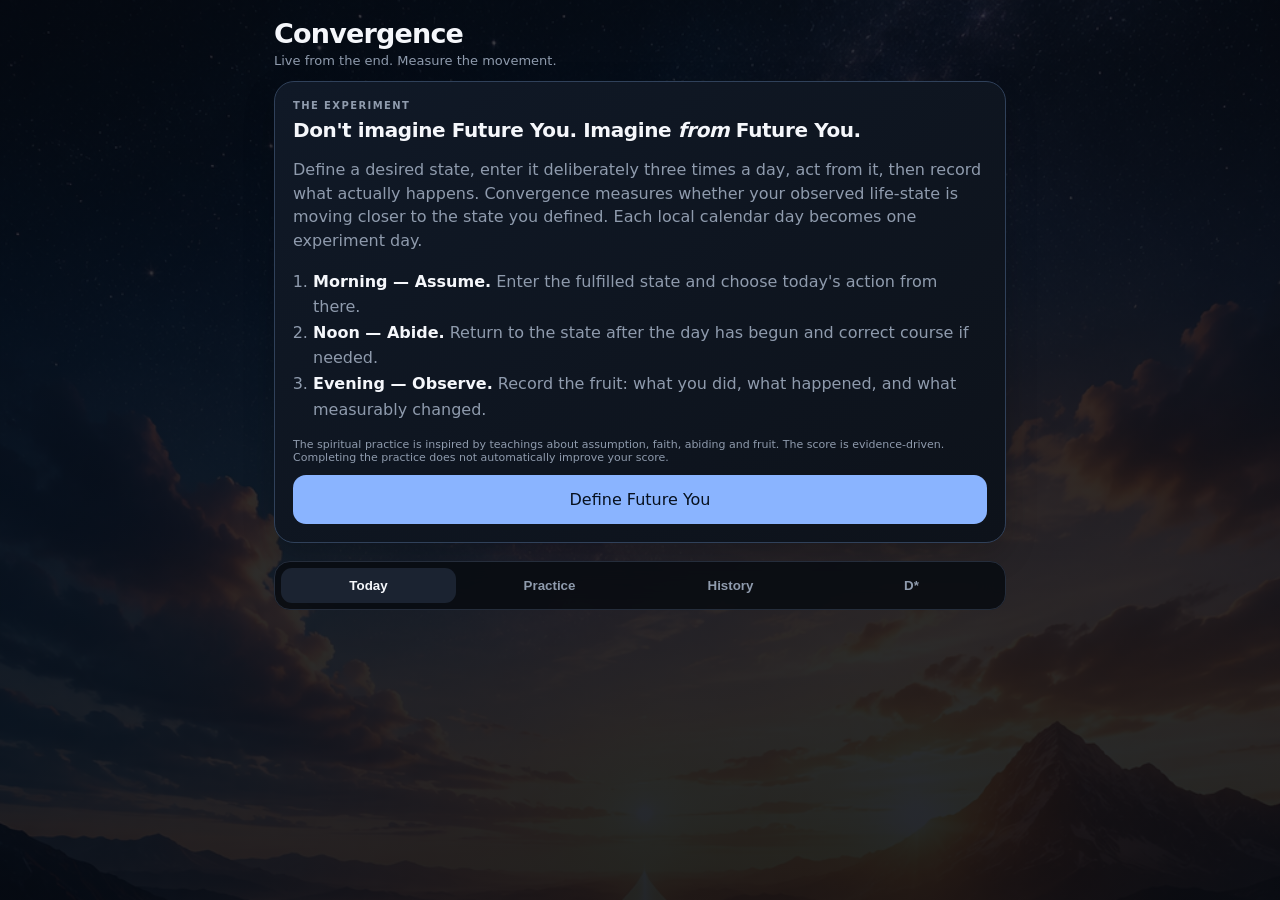
==== convergence/index.html @ 54ca3f90 "Deploy Convergence experiment math v13" ====
<!doctype html>
<html lang="en">
<head>
<meta charset="utf-8" />
<meta name="viewport" content="width=device-width,initial-scale=1,viewport-fit=cover" />
<title>Convergence</title>
<meta name="theme-color" content="#090c12" />
<meta name="apple-mobile-web-app-capable" content="yes" />
<meta name="apple-mobile-web-app-status-bar-style" content="black-translucent" />
<meta name="apple-mobile-web-app-title" content="Convergence" />
<link rel="manifest" href="./manifest.webmanifest" />
<link rel="apple-touch-icon" href="./icon-192.png" />
<style>
:root{--bg:#090c12;--panel:#121722;--panel2:#0d121a;--muted:#8f9bad;--text:#f5f7fb;--line:#252d3b;--accent:#8ab4ff;--good:#79d99b;--bad:#ff8e8e;--warn:#f3cd73}
*{box-sizing:border-box}html{background:var(--bg);color-scheme:dark}body{margin:0;min-height:100vh;background:linear-gradient(rgba(5,8,14,.76),rgba(5,8,14,.88)),url('./convergence-wallpaper.png') center top/cover fixed no-repeat;color:var(--text);font-family:Inter,ui-sans-serif,system-ui,-apple-system,BlinkMacSystemFont,"Segoe UI",sans-serif}.app{max-width:760px;margin:auto;padding:18px 14px calc(86px + env(safe-area-inset-bottom))}.top{display:flex;justify-content:space-between;align-items:center;gap:12px;min-height:44px}.brand h1{margin:0;font-size:27px;letter-spacing:-.03em}.brand p{margin:4px 0 0;color:var(--muted);font-size:13px}.saved{font-size:11px;color:var(--good);opacity:0;transition:.2s}.saved.show{opacity:1}.tiny{font-size:11px;color:var(--muted)}
.card{background:rgba(18,23,34,.90);backdrop-filter:blur(12px);-webkit-backdrop-filter:blur(12px);border:1px solid var(--line);border-radius:20px;padding:18px;box-shadow:0 12px 32px rgba(0,0,0,.2);margin-top:13px}.hero{padding:20px}.eyebrow{font-size:10px;text-transform:uppercase;letter-spacing:.14em;color:var(--muted);font-weight:850}.hero h2{font-size:25px;margin:7px 0 6px;letter-spacing:-.02em}.hero p,.sub{color:var(--muted);line-height:1.48}.hero p{margin:0 0 14px}.section-title{margin:0 0 5px;font-size:20px;letter-spacing:-.02em}
.primary,.secondary,.ghost,.choice,.phase-btn{border:0;border-radius:13px;padding:13px 15px;font-weight:800;font:inherit;cursor:pointer}.primary{background:var(--accent);color:#07111f}.secondary{background:#202838;color:var(--text)}.ghost{background:transparent;border:1px solid var(--line);color:var(--muted)}.primary.big{width:100%;font-size:16px;padding:15px}.actions{display:flex;gap:8px;flex-wrap:wrap;margin-top:14px}
.nav{display:flex;gap:6px;position:sticky;bottom:10px;z-index:20;margin-top:18px;background:rgba(9,12,18,.88);backdrop-filter:blur(12px);padding:6px;border:1px solid var(--line);border-radius:16px}.nav button{flex:1;background:transparent;border:0;color:var(--muted);padding:10px 6px;border-radius:11px;font-weight:780}.nav button.active{background:#1b2331;color:var(--text)}.pane{display:none}.pane.active{display:block}
label{display:block;color:var(--muted);font-size:12px;margin:14px 0 7px}input,textarea,select{width:100%;background:var(--panel2);border:1px solid var(--line);border-radius:12px;color:var(--text);padding:12px;font:inherit}textarea{min-height:88px;resize:vertical}.prompt{font-size:22px;font-weight:820;margin:0 0 6px}.stepcount{font-size:10px;color:var(--muted);text-transform:uppercase;letter-spacing:.12em;margin-bottom:8px}.protocol-card{border:1px solid var(--line);background:#0d121a;border-radius:16px;padding:14px;margin-top:10px}.protocol-card strong{display:block;font-size:16px}.protocol-card p{margin:5px 0 0;color:var(--muted);font-size:13px;line-height:1.4}.quote{border-left:2px solid #526986;padding:4px 0 4px 12px;color:#c7d5e9;font-size:14px;line-height:1.5;margin:14px 0}.timer{display:flex;align-items:center;justify-content:center;width:72px;height:72px;margin:14px auto;border-radius:50%;border:1px solid #33425a;background:#0d1420;font-size:18px;font-weight:850;color:#c8dcff}.timer.running{box-shadow:0 0 22px rgba(138,180,255,.15)}
.daily-track{display:grid;grid-template-columns:repeat(3,1fr);gap:8px;margin:12px 0}.phase-btn{background:#0d121a;border:1px solid var(--line);color:var(--muted);text-align:left;padding:12px}.phase-btn span{display:block;font-size:9px;text-transform:uppercase;letter-spacing:.1em}.phase-btn strong{display:block;color:var(--text);margin-top:4px;font-size:14px}.phase-btn.done{border-color:#365a46;background:#102019}.phase-btn.current{border-color:#5f7fae;background:#142035}.phase-dot{width:8px;height:8px;border-radius:50%;display:inline-block;margin-right:5px;background:#4a5568}.done .phase-dot{background:var(--good)}.current .phase-dot{background:var(--accent)}
.convergence-visual{position:relative;height:210px;margin:12px 0 6px;border:1px solid var(--line);border-radius:19px;overflow:hidden;background:radial-gradient(circle at 86% 36%,rgba(138,180,255,.16),transparent 27%),linear-gradient(180deg,#0d131d,#0a0f17)}.convergence-visual:before{content:"";position:absolute;left:10%;right:10%;top:61%;height:2px;background:linear-gradient(90deg,#334055,#4f6384,#8ab4ff)}.path-dot{position:absolute;top:calc(61% - 3px);width:6px;height:6px;border-radius:50%;background:#46536a;transform:translateX(-50%)}.person-wrap{position:absolute;top:27px;transform:translateX(-50%);text-align:center;transition:left .7s ease;z-index:2}.person{width:60px;height:90px;display:block;margin:auto;color:#8191a8}.person-future .person{width:69px;height:100px;color:#bfd6ff;filter:drop-shadow(0 0 16px rgba(138,180,255,.52))}.person .bodyline{fill:none;stroke:currentColor;stroke-width:3.2;stroke-linecap:round;stroke-linejoin:round}.person .headfill{fill:none;stroke:currentColor;stroke-width:3}.person-label{font-size:8px;font-weight:850;text-transform:uppercase;letter-spacing:.08em;color:var(--muted);white-space:nowrap}.person-future .person-label{color:#c8dcff}.future-glow{position:absolute;width:135px;height:135px;right:1%;top:2px;border-radius:50%;background:radial-gradient(circle,rgba(138,180,255,.13),transparent 68%)}.visual-score{position:absolute;left:50%;bottom:13px;transform:translateX(-50%);text-align:center;width:75%}.visual-score strong{font-size:29px;display:block;line-height:1}.visual-score span{display:block;color:var(--muted);font-size:11px;margin-top:4px}.visual-delta{font-weight:800!important}.today-action{margin-top:10px;padding:12px 13px;border:1px solid var(--line);background:#0d121a;border-radius:13px}.today-action span{display:block;font-size:9px;text-transform:uppercase;letter-spacing:.09em;color:var(--muted);margin-bottom:4px}.today-action strong{font-size:14px;line-height:1.35;display:block}
.how-details{margin-top:10px}.how-details details{border:1px solid var(--line);background:#0d121a;border-radius:13px;padding:11px}.how-details summary{cursor:pointer;font-weight:800;font-size:13px}.plain-math{margin-top:10px;color:var(--muted);font-size:13px;line-height:1.5}.plain-math strong{color:var(--text)}.math-grid{display:grid;grid-template-columns:repeat(3,1fr);gap:7px;margin-top:9px}.math-mini{background:#090e15;border:1px solid var(--line);border-radius:10px;padding:9px}.math-mini span{display:block;color:var(--muted);font-size:8px;text-transform:uppercase;letter-spacing:.07em}.math-mini strong{display:block;margin-top:4px;font-size:14px}.equations{margin-top:9px;padding:10px;background:#080c12;border-radius:10px;color:#c8dcff;font-family:ui-monospace,SFMono-Regular,Menlo,monospace;font-size:12px;line-height:1.7;overflow:auto}
.result-options{display:grid;grid-template-columns:repeat(3,1fr);gap:7px}.choice{background:#111722;color:var(--muted);border:1px solid var(--line)}.choice.active{border-color:#6382b2;color:var(--text);background:#19253a}.evidence details{border:1px solid var(--line);border-radius:13px;background:#0d121a;padding:11px;margin-top:12px}.evidence summary{cursor:pointer;font-weight:780;font-size:13px}.dim{border-top:1px solid var(--line);padding-top:11px;margin-top:11px}.metric{display:grid;grid-template-columns:1.45fr .8fr;gap:9px;align-items:end;margin-top:8px}.metric small{display:block;color:var(--muted);margin-top:3px}.history{display:grid;gap:8px}.hist{border:1px solid var(--line);border-radius:13px;padding:12px;background:#0d121a}.hist-head{display:flex;justify-content:space-between;gap:8px}.hist p{color:var(--muted);margin:6px 0 0;font-size:12px}.signal{font-size:11px;font-weight:800}.good{color:var(--good)}.bad{color:var(--bad)}.warn{color:var(--warn)}.chart{height:160px;width:100%;display:block;background:#0d121a;border:1px solid var(--line);border-radius:13px;margin-top:10px}.avatar-picker{display:grid;grid-template-columns:repeat(3,1fr);gap:7px}.avatar-option{background:#0d121a;border:1px solid var(--line);color:var(--muted);border-radius:11px;padding:10px;font-weight:800;cursor:pointer}.avatar-option.active{border-color:#7ea6e8;background:#172238;color:var(--text)}.wizard-step{display:none}.wizard-step.active{display:block}.dimension-prompt{margin-top:12px;padding:13px;border:1px solid var(--line);background:#0d121a;border-radius:13px}.dimension-prompt strong{display:block;margin-bottom:5px}.dimension-prompt textarea{min-height:68px}.distance-row{margin-top:14px;padding:13px;border:1px solid var(--line);background:#0d121a;border-radius:13px}.distance-head{display:flex;justify-content:space-between;gap:10px;align-items:flex-start}.distance-head small{display:block;color:var(--muted);margin-top:4px;line-height:1.4}.distance-scale{display:flex;justify-content:space-between;color:var(--muted);font-size:10px;margin-top:5px}.setup-note{padding:12px;border:1px solid #384861;background:#101a28;border-radius:13px;color:#c8d5e8;font-size:13px;line-height:1.5}.orientation{background:linear-gradient(145deg,#101927,#0d121a);border:1px solid #30415a}.orientation ol{padding-left:20px;color:var(--muted);line-height:1.6}.orientation b{color:var(--text)}
@media(max-width:600px){.app{max-width:none;padding:10px 11px calc(76px + env(safe-area-inset-bottom))}.brand h1{font-size:22px}.brand p{display:none}.top .secondary{padding:8px 10px;font-size:12px}.card{padding:14px;border-radius:16px;margin-top:9px;box-shadow:none}.hero{padding:14px}.hero h2{font-size:21px;margin:5px 0}.hero p,.sub{font-size:13px}.daily-track{gap:5px}.phase-btn{padding:9px 7px;border-radius:11px}.phase-btn span{font-size:7px}.phase-btn strong{font-size:11px}.convergence-visual{height:172px;margin:8px 0}.convergence-visual:before{top:58%}.path-dot{top:calc(58% - 3px)}.person-wrap{top:17px}.person{width:48px;height:72px}.person-future .person{width:55px;height:80px}.visual-score{bottom:8px}.visual-score strong{font-size:24px}.visual-score span{font-size:9px}.primary.big{padding:13px;font-size:15px}.today-action{padding:10px}.math-grid{grid-template-columns:repeat(3,1fr);gap:5px}.math-mini{padding:7px 5px}.math-mini strong{font-size:12px}.prompt{font-size:20px}.timer{width:64px;height:64px}.metric{grid-template-columns:1fr}.nav{position:fixed;left:9px;right:9px;bottom:calc(7px + env(safe-area-inset-bottom));margin:0;padding:5px}.nav button{padding:9px 4px;font-size:11px}input,textarea,select{font-size:16px}.result-options{gap:5px}.choice{padding:11px 8px;font-size:12px}}
</style>
</head>
<body>
<div class="app">
  <div class="top"><div class="brand"><h1>Convergence</h1><p>Live from the end. Measure the movement.</p></div><div><span id="saved" class="saved">Saved ✓</span> <button id="installBtn" class="secondary" style="display:none">Install</button></div></div>

  <section id="home" class="pane active">
    <div id="orientationCard" class="card orientation" style="display:none">
      <div class="eyebrow">The experiment</div><h2 class="section-title" style="margin-top:7px">Don't imagine Future You. Imagine <em>from</em> Future You.</h2>
      <p class="sub">Define a desired state, enter it deliberately three times a day, act from it, then record what actually happens. Convergence measures whether your observed life-state is moving closer to the state you defined. Each local calendar day becomes one experiment day.</p>
      <ol><li><b>Morning — Assume.</b> Enter the fulfilled state and choose today's action from there.</li><li><b>Noon — Abide.</b> Return to the state after the day has begun and correct course if needed.</li><li><b>Evening — Observe.</b> Record the fruit: what you did, what happened, and what measurably changed.</li></ol>
      <p class="tiny">The spiritual practice is inspired by teachings about assumption, faith, abiding and fruit. The score is evidence-driven. Completing the practice does not automatically improve your score.</p>
      <button class="primary big" id="defineFutureBtn">Define Future You</button>
    </div>

    <div class="card hero" id="todayCard">
      <div class="eyebrow" id="phaseLabel">TODAY</div><h2 id="heroTitle">Morning · Assume</h2><p id="heroCopy">Enter the fulfilled state. Then choose today's action from that perspective.</p>
      <div class="daily-track">
        <button class="phase-btn" id="morningStatus"><span><i class="phase-dot"></i>Morning</span><strong>Assume</strong></button>
        <button class="phase-btn" id="noonStatus"><span><i class="phase-dot"></i>Noon</span><strong>Abide</strong></button>
        <button class="phase-btn" id="eveningStatus"><span><i class="phase-dot"></i>Evening</span><strong>Observe</strong></button>
      </div>
      <div class="convergence-visual" aria-label="Visual convergence from You Now to Future You">
        <div class="future-glow"></div><span class="path-dot" style="left:27%"></span><span class="path-dot" style="left:44%"></span><span class="path-dot" style="left:61%"></span><span class="path-dot" style="left:78%"></span>
        <div id="currentPerson" class="person-wrap" style="left:10%"><svg id="currentAvatar" class="person" viewBox="0 0 80 120"></svg><div class="person-label">You now</div></div>
        <div class="person-wrap person-future" style="left:89%"><svg id="futureAvatar" class="person" viewBox="0 0 80 120"></svg><div class="person-label">Future You · D*</div></div>
        <div class="visual-score"><strong id="convergence">—</strong><span id="visualMessage">Add evidence to place You Now</span><span id="weeklyDelta" class="visual-delta"></span></div>
      </div>
      <button class="primary big" id="mainAction">Begin Morning · Assume</button><div id="todayAction"></div>
      <div class="how-details"><details><summary>How is Convergence calculated?</summary><div class="plain-math"><p><strong>1. We define the destination.</strong> Future You defines the reference state across five parts of life. A full score means that specific state is already true—not that your life is objectively perfect.</p><p><strong>2. We measure the distance.</strong> You place “You Now” honestly on each dimension, then observations show whether that position changes.</p><p><strong>3. We measure movement.</strong> If that distance shrinks, you are converging. If it grows, you are drifting.</p><p><strong>4. Practice is tracked separately.</strong> Morning, Noon and Evening do not give you free points. That lets us later compare full-practice days with partial-practice days and see whether the practice is actually associated with better movement.</p></div><details><summary>Show the math</summary>
<div class="plain-math">
<p><strong>The experiment.</strong> You define D* before observing the results. The practice is the intervention:</p>
<div class="equations">ASSUME → ABIDE → OBSERVE</div>
<p>The hypothesis is that repeatedly inhabiting the fulfilled state will be followed by measurable movement toward the state defined in advance.</p>
<div class="equations">H₁: repeated inhabitation of D* ⇒ d(Dₜ,D*) ↓<br>H₀: no systematic convergence associated with the practice</div>

<p><strong>Your state.</strong> Convergence represents the observed life-state across five dimensions:</p>
<div class="equations">Dₜ = (P, R, U, B, I)<br>Provision · Relationships · Purpose · Body &amp; Energy · Inner State</div>

<p>Future You is the reference state:</p>
<div class="equations">D* = (1, 1, 1, 1, 1)</div>
<p>A value of 1 does not mean a perfect life. It means the specific state you described for that dimension is already true.</p>

<p><strong>Distance.</strong> The app measures weighted distance from your defined state:</p>
<div class="equations">d(Dₜ,D*) = √[Σ wᵢ(D*ᵢ − Dₜ,ᵢ)²]</div>

<p><strong>Convergence.</strong> Distance is normalized into a Convergence score:</p>
<div class="equations">Cₜ = 1 − d(Dₜ,D*) / dₘₐₓ<br><br>d(Dₜ,D*) ↓ ⇒ Cₜ ↑</div>

<p><strong>Movement over time.</strong></p>
<div class="equations">ΔCₜ = Cₜ − Cₜ₋₁<br>vC = ΔC / Δt</div>

<p><strong>Two things are recorded.</strong> State convergence tracks how much of the defined state is present. Observable evidence records what concretely happened—money received, an opportunity appearing, a conversation occurring, work completed, a physical change, or another event relevant to D*.</p>

<p><strong>In plain English:</strong> define the destination first, repeatedly inhabit it through the practice, record what actually happens, and measure whether your observed life-state moves toward that pre-defined destination over time.</p>

<div class="setup-note"><strong>What the experiment can establish:</strong> the mathematics measures change in the state and evidence you record over time. Because the observations are self-reported and the experiment is not independently controlled, convergence can reveal a pattern or association; by itself it cannot prove that a quantum, supernatural, or other specific mechanism caused the result.</div>
</div>
</details></details></div>
    </div>
  </section>

  <section id="practice" class="pane">
    <div class="card" id="practiceCard"></div>
  </section>

  <section id="history" class="pane"><div class="card"><h2 class="section-title">Trajectory</h2><p class="sub">Your measured distance to Future You across recorded days.</p><canvas id="chart" class="chart" width="700" height="160"></canvas></div><div class="card"><h2 class="section-title">Daily observations</h2><div id="historyList" class="history"></div></div></section>

  <section id="setup" class="pane">
    <div class="card">
      <div id="futureStep" class="wizard-step active">
        <div class="eyebrow">Step 1 · Define the end</div>
        <h2 class="section-title" style="margin-top:7px">Future You · D*</h2>
        <p class="sub">Imagine that the change is already true. Stay in the fulfilled state here. Describe the ordinary life of the person for whom this is normal—not how you get there and not where you are today.</p>
        <div class="quote">“Don't imagine Future You from the outside. Look through their eyes.”</div>
        <label>Your figure</label><div class="avatar-picker"><button type="button" class="avatar-option" data-avatar="male">Man</button><button type="button" class="avatar-option" data-avatar="female">Woman</button><button type="button" class="avatar-option" data-avatar="neutral">Neutral</button></div>
        <label>What is true in this fulfilled state?</label><textarea id="futureDescription" placeholder="My family is healthy and secure. I have the resources to care for the people I love. My work is successful and useful. I move through the day with..."></textarea>
        <label>What has become normal?</label><textarea id="futureNormal" placeholder="What does an ordinary Tuesday look and feel like from this state?"></textarea>
        <div id="futureDimensionInputs"></div>
        <div class="setup-note" style="margin-top:12px">Keep D* reasonably stable during an experiment cycle. You can refine it, but constantly moving the destination makes convergence impossible to measure.</div>
        <div class="actions"><button class="primary" id="continueBaseline">Continue · Establish Today</button></div>
      </div>

      <div id="baselineStep" class="wizard-step">
        <div class="eyebrow">Step 2 · Establish today</div>
        <h2 class="section-title" style="margin-top:7px">Where are you starting?</h2>
        <p class="sub">Now come back to today. You have defined the state you're moving toward. For each dimension, estimate how much of that specific state is already true in your life. This is a baseline, not a grade.</p>
        <div class="quote">Far means there is a large gap between today and the state you described. Already true means this part of Future You is substantially present now.</div>
        <div id="baselineInputs"></div>
        <div class="actions"><button class="secondary" id="backToFuture">← Refine Future You</button><button class="primary" id="saveSetup">Save baseline & begin</button><button class="secondary" id="exportBtn">Export data</button></div>
      </div>
    </div>
  </section>

  <nav class="nav"><button class="active" data-pane="home">Today</button><button data-pane="practice">Practice</button><button data-pane="history">History</button><button data-pane="setup">D*</button></nav>
</div>
<script>
const MODEL=[
{name:'Provision',weight:1,description:'Financial security, resources and the ability to meet your responsibilities.',future:''},
{name:'Relationships',weight:1,description:'The quality, security and presence of the relationships that matter to you.',future:''},
{name:'Purpose',weight:1,description:'Meaningful work, calling, contribution and forward movement.',future:''},
{name:'Body & Energy',weight:1,description:'How you feel, move, rest and care for your physical life.',future:''},
{name:'Inner State',weight:1,description:'How you think, respond, believe and carry yourself.',future:''}
];
const KEY='convergence.v6',V5='convergence.v5',V4='convergence.v4',V3='convergence.v3',V2='convergence.v2';
const $=s=>document.querySelector(s),$$=s=>[...document.querySelectorAll(s)],copy=o=>JSON.parse(JSON.stringify(o));
function localDateKey(d=new Date()){const y=d.getFullYear(),m=String(d.getMonth()+1).padStart(2,'0'),day=String(d.getDate()).padStart(2,'0');return `${y}-${m}-${day}`}
const today=()=>localDateKey();
let deferredInstallPrompt=null,timerId=null;
window.addEventListener('beforeinstallprompt',e=>{e.preventDefault();deferredInstallPrompt=e;$('#installBtn').style.display='inline-block'});
function defaultState(){return{version:6,description:'',futureNormal:'',avatar:'male',model:copy(MODEL),baseline:{},latest:{},morning:null,dayProtocol:{},history:[],branchStats:{},experimentStart:null}}
function load(){
  let s=defaultState();
  try{
    const x=JSON.parse(localStorage.getItem(KEY));
    if(x?.version===6)return{...s,...x,model:(x.model||copy(MODEL)).map((d,i)=>({...copy(MODEL[i]),...d})),baseline:x.baseline||{},latest:x.latest||{},dayProtocol:x.dayProtocol||{},futureNormal:x.futureNormal||'',experimentStart:x.experimentStart||null}
  }catch{}
  try{
    const old=JSON.parse(localStorage.getItem(V5));
    if(old){
      s.description=old.description||'';
      s.futureNormal=old.futureNormal||'';
      s.avatar=old.avatar||'male';
      s.model=(old.model||copy(MODEL)).map((d,i)=>({...copy(MODEL[i]),...d}));
      s.baseline=old.baseline||{};
      s.latest=old.latest||{};
      s.dayProtocol=old.dayProtocol||{};
      s.morning=old.morning||null;
      s.history=old.history||[];
      s.experimentStart=old.experimentStart||null;
    }
  }catch{}
  return s
}
let state=load();
function save(){localStorage.setItem(KEY,JSON.stringify(state));$('#saved').classList.add('show');setTimeout(()=>$('#saved').classList.remove('show'),800)}
function dateOrdinal(key){if(!key)return null;const [y,m,d]=key.split('-').map(Number);return Date.UTC(y,m-1,d)/86400000}
function experimentDayNumber(){if(!state.experimentStart)return 1;return Math.max(1,Math.floor(dateOrdinal(today())-dateOrdinal(state.experimentStart))+1)}
function archivePreviousDay(){
  const p=state.dayProtocol;
  if(!p?.date||p.date===today())return;
  const already=state.history.some(h=>h.date===p.date&&!h.legacyV2&&!h.legacyV3);
  if(!already){
    const completed=['morning','noon','evening'].filter(k=>p[k]?.done).length;
    const c=Object.keys(state.latest||{}).length?calc():null;
    state.history.push({
      date:p.date,
      action:p.noon?.action||p.morning?.action||'',
      morningAction:p.morning?.action||'',
      noonCourse:p.noon?.course||'',
      practiceCount:completed,
      result:'',
      revision:'',
      done:p.evening?.done?'Yes':'Incomplete',
      outcome:p.evening?.outcome||'Incomplete',
      values:copy(state.latest||{}),
      convergence:c?.convergence,
      distance:c?.distance,
      incomplete:!p.evening?.done
    });
    state.history.sort((a,b)=>(a.date||'').localeCompare(b.date||''));
  }
  state.dayProtocol={date:today()};
  state.morning=null;
  save();
}
function ensureCurrentDay(){
  if(!state.experimentStart&&state.description&&Object.keys(state.baseline||{}).length)state.experimentStart=today();
  if(state.dayProtocol?.date&&state.dayProtocol.date!==today())archivePreviousDay();
  if(!state.dayProtocol?.date)state.dayProtocol={date:today()};
}

function esc(s=''){return String(s).replace(/[&<>'"]/g,c=>({'&':'&amp;','<':'&lt;','>':'&gt;',"'":'&#39;','"':'&quot;'}[c]))}
function dimensionScores(values=state.latest){return state.model.map((d,i)=>Math.max(0,Math.min(10,Number(values[i]??state.baseline[i]??0))))}
function calc(values=state.latest){const ds=dimensionScores(values),w=state.model.map(d=>Number(d.weight)||1),sq=ds.reduce((a,v,i)=>a+w[i]*(10-v)**2,0),max=w.reduce((a,x)=>a+x*100,0),distance=Math.sqrt(sq),convergence=Math.max(0,1-distance/Math.sqrt(max));return{ds,distance,convergence}}
function scoredHistory(){return state.history.filter(h=>Number.isFinite(h.convergence))}
function avatarMarkup(kind){if(kind==='female')return `<circle class="headfill" cx="40" cy="17" r="8"/><path class="bodyline" d="M35 27 Q40 25 45 27 M34 29 Q31 40 32 52 Q33 61 28 72 M46 29 Q49 40 48 52 Q47 61 52 72 M32 49 Q40 54 48 49 M34 30 L22 58 M46 30 L58 58 M28 72 L24 109 M52 72 L56 109 M28 72 Q40 66 52 72"/>`;if(kind==='neutral')return `<circle class="headfill" cx="40" cy="17" r="8"/><path class="bodyline" d="M34 28 Q40 25 46 28 M34 29 L31 63 M46 29 L49 63 M31 43 L20 64 M49 43 L60 64 M31 63 L28 109 M49 63 L52 109 M31 63 Q40 66 49 63"/>`;return `<circle class="headfill" cx="40" cy="17" r="8"/><path class="bodyline" d="M32 29 Q40 25 48 29 M32 30 L29 64 M48 30 L51 64 M31 38 L18 62 M49 38 L62 62 M29 64 L25 109 M51 64 L55 109 M29 64 Q40 68 51 64"/>`}
function renderAvatar(){const k=state.avatar||'male';$('#currentAvatar').innerHTML=avatarMarkup(k);$('#futureAvatar').innerHTML=avatarMarkup(k);$$('.avatar-option').forEach(b=>b.classList.toggle('active',b.dataset.avatar===k))}
function protocol(){ensureCurrentDay();return state.dayProtocol}
function practiceCount(p=protocol()){return ['morning','noon','evening'].filter(k=>p[k]?.done).length}
function nextPhase(){const p=protocol();if(!p.morning?.done)return'morning';if(!p.noon?.done)return'noon';if(!p.evening?.done)return'evening';return'complete'}
function showPane(id){$$('.pane').forEach(p=>p.classList.toggle('active',p.id===id));$$('.nav button').forEach(b=>b.classList.toggle('active',b.dataset.pane===id));if(id==='practice')renderPractice();if(id==='history')renderHistory();if(id==='setup'){renderSetup();showSetupStep('future')}}
$$('.nav button').forEach(b=>b.onclick=()=>showPane(b.dataset.pane));
function setStatus(id,done,current){const el=$(id);el.classList.toggle('done',done);el.classList.toggle('current',current)}
function renderHome(){const configured=!!state.description.trim();$('#orientationCard').style.display=configured?'none':'block';$('#todayCard').style.display=configured?'block':'none';if(!configured)return;const p=protocol(),phase=nextPhase(),count=practiceCount(p),hasEvidence=Object.keys(state.latest).length>0,c=calc(),pct=hasEvidence?c.convergence*100:null;$('#convergence').textContent=pct===null?'—':pct.toFixed(0)+'%';$('#distanceValue').textContent=pct===null?'—':c.distance.toFixed(1);$('#practiceScore').textContent=count+' / 3';const left=pct===null?10:Math.max(10,Math.min(84,10+pct*.74));$('#currentPerson').style.left=left+'%';const hist=scoredHistory();let delta=null;if(hist.length>1){delta=(hist.at(-1).convergence-hist.at(-2).convergence)*100;$('#trajectory').textContent=delta>.2?'Closer ↑':delta<-.2?'Farther ↓':'Flat →';$('#trajectory').className=delta>.2?'good':delta<-.2?'bad':'warn'}else{$('#trajectory').textContent='No trend';$('#trajectory').className=''}$('#weeklyDelta').textContent=delta===null?'':`${delta>=0?'+':''}${delta.toFixed(1)}% since last observation`;$('#weeklyDelta').className='visual-delta '+(delta>0?'good':delta<0?'bad':'warn');$('#visualMessage').textContent=pct===null?'Set your starting point to place You Now':pct>=90?'Very close to the state you defined':pct>=70?'Your measured state is getting closer':pct>=45?'You are moving through the gap':'The gap is still substantial';setStatus('#morningStatus',!!p.morning?.done,phase==='morning');setStatus('#noonStatus',!!p.noon?.done,phase==='noon');setStatus('#eveningStatus',!!p.evening?.done,phase==='evening');let title,copyText,btn;if(phase==='morning'){title='Morning · Assume';copyText='Enter the fulfilled state. Imagine from Future You, then choose today’s action from there.';btn='Begin Morning · Assume'}else if(phase==='noon'){title='Noon · Abide';copyText='Return to the state after the day has begun. Stay the course or correct it.';btn='Begin Noon · Abide'}else if(phase==='evening'){title='Evening · Observe';copyText='Return once more, then record the fruit: what you did, what happened and what changed.';btn='Begin Evening · Observe'}else{title='Today is complete';copyText='You completed all three moments. Your practice and your measured result are stored separately.';btn='View Today’s Observation'}$('#heroTitle').textContent=title;$('#heroCopy').textContent=copyText;const dayNum=experimentDayNumber();$('#phaseLabel').textContent=phase==='complete'?`DAY ${dayNum} · COMPLETE`:`DAY ${dayNum} · `+(phase==='morning'?'ASSUME':phase==='noon'?'ABIDE':'OBSERVE');$('#mainAction').textContent=btn;$('#mainAction').onclick=()=>{if(phase==='complete')showPane('history');else{showPane('practice');renderPractice(phase)}};const act=p.noon?.action||p.morning?.action;$('#todayAction').innerHTML=act?`<div class="today-action"><span>Today’s action</span><strong>${esc(act)}</strong></div>`:''}
function guidedTimer(seconds,button,display){clearInterval(timerId);let left=seconds;display.textContent=left+'s';button.disabled=true;button.textContent='Stay here…';display.classList.add('running');timerId=setInterval(()=>{left--;display.textContent=left+'s';if(left<=0){clearInterval(timerId);display.textContent='Ready';display.classList.remove('running');button.disabled=false;button.textContent='Continue'}},1000)}
function renderPractice(force){const phase=force||nextPhase(),p=protocol();if(phase==='complete'){showPane('home');return}let html='';if(phase==='morning')html=`<div class="stepcount">Morning · Assume</div><div class="prompt">Enter the fulfilled state.</div><p class="sub">Close your eyes. Don’t watch Future You from the outside. Look through their eyes. For this exercise, your desired state is already normal.</p><div class="quote">What do you see? What no longer worries you? How do you carry yourself? What are you responsible for now?</div><div class="timer" id="phaseTimer">60s</div><button class="secondary" id="startTimer">Start 60 seconds</button><label>From this state, what do you do today?</label><textarea id="morningAction" placeholder="One concrete, observable action."></textarea><label>What stood out from the state?</label><textarea id="morningNote" placeholder="Optional. A sentence is enough."></textarea><div class="actions"><button class="primary" id="saveMorning">Set today’s direction</button></div>`;
if(phase==='noon')html=`<div class="stepcount">Noon · Abide</div><div class="prompt">Return to the state.</div><p class="sub">The day has had time to pull you into old reactions. For 30 seconds, return to the perspective you assumed this morning.</p><div class="quote">If the fulfilled state were already true, how would you handle the rest of this day?</div><div class="timer" id="phaseTimer">30s</div><button class="secondary" id="startTimer">Start 30 seconds</button><label>Are you still acting from that state?</label><div class="result-options" id="courseChoices"><button class="choice" data-value="Stay">Stay course</button><button class="choice" data-value="Adjust">Adjust course</button><button class="choice" data-value="Unsure">Unsure</button></div><label>What does Future You do next?</label><textarea id="noonAction" placeholder="Keep the morning action, or write the correction.">${esc(p.morning?.action||'')}</textarea><div class="actions"><button class="primary" id="saveNoon">Set the afternoon direction</button></div>`;
if(phase==='evening')html=`<div class="stepcount">Evening · Observe</div><div class="prompt">Record the fruit.</div><p class="sub">Enter the state one final time, then come back to the facts. Record reality before interpreting it.</p><div class="timer" id="phaseTimer">30s</div><button class="secondary" id="startTimer">Start 30 seconds</button><div class="today-action"><span>Today’s final direction</span><strong>${esc(p.noon?.action||p.morning?.action||'')}</strong></div><label>Did you act on it?</label><div class="result-options" id="doneChoices"><button class="choice" data-value="Yes">Yes</button><button class="choice" data-value="Partly">Partly</button><button class="choice" data-value="No">No</button></div><label>What was the observable result?</label><div class="result-options" id="outcomeChoices"><button class="choice" data-value="Positive">Positive</button><button class="choice" data-value="Neutral">Neutral</button><button class="choice" data-value="Negative">Negative</button></div><label>What actually happened?</label><textarea id="result" placeholder="What happened in the real world? Revenue, response, work completed, family time protected, obstacle found, etc."></textarea><label>Revision — optional</label><textarea id="revision" placeholder="Is there one moment you would rehearse differently before tomorrow? This does not rewrite the historical record."></textarea><div class="evidence"><details><summary>Update measurable evidence</summary><p class="tiny">Only change what actually changed. This evidence—not practice completion—moves the Convergence score.</p><div id="metricInputs"></div></details></div><div class="actions"><button class="primary" id="saveEvening">Save observation</button></div>`;
$('#practiceCard').innerHTML=html;const timer=$('#phaseTimer'),start=$('#startTimer');if(start)start.onclick=()=>guidedTimer(phase==='morning'?60:30,start,timer);if(phase==='morning')$('#saveMorning').onclick=()=>{const action=$('#morningAction').value.trim();if(!action){alert('Choose one concrete action before continuing.');return}state.dayProtocol={date:today(),morning:{done:true,action,note:$('#morningNote').value.trim(),at:new Date().toISOString()}};state.morning={date:today(),action,vision:$('#morningNote').value.trim(),locked:true};save();renderAll();showPane('home')};if(phase==='noon'){let course='';$$('#courseChoices .choice').forEach(b=>b.onclick=()=>{course=b.dataset.value;$$('#courseChoices .choice').forEach(x=>x.classList.toggle('active',x===b))});$('#saveNoon').onclick=()=>{const action=$('#noonAction').value.trim()||p.morning?.action;if(!course){alert('Choose Stay course, Adjust course, or Unsure.');return}state.dayProtocol={...p,date:today(),noon:{done:true,course,action,at:new Date().toISOString()}};save();renderAll();showPane('home')}}if(phase==='evening'){renderMetricInputs();let done='',outcome='';$$('#doneChoices .choice').forEach(b=>b.onclick=()=>{done=b.dataset.value;$$('#doneChoices .choice').forEach(x=>x.classList.toggle('active',x===b))});$$('#outcomeChoices .choice').forEach(b=>b.onclick=()=>{outcome=b.dataset.value;$$('#outcomeChoices .choice').forEach(x=>x.classList.toggle('active',x===b))});$('#saveEvening').onclick=()=>{if(!done||!outcome){alert('Record whether you acted and the observable result.');return}$$('.metricValue').forEach(x=>{if(x.value!=='')state.latest[x.dataset.id]=Math.max(0,Number(x.value)||0)});const c=calc(),pp=protocol(),entry={date:today(),action:pp.noon?.action||pp.morning?.action||'',morningAction:pp.morning?.action||'',noonCourse:pp.noon?.course||'',practiceCount:2,result:$('#result').value.trim(),revision:$('#revision').value.trim(),done,outcome,values:copy(state.latest),convergence:c.convergence,distance:c.distance};state.dayProtocol={...pp,date:today(),evening:{done:true,at:new Date().toISOString(),outcome}};entry.practiceCount=practiceCount(state.dayProtocol);const i=state.history.findIndex(h=>h.date===today()&&!h.legacyV2);i>=0?state.history[i]=entry:state.history.push(entry);state.history.sort((a,b)=>(a.date||'').localeCompare(b.date||''));save();renderAll();showPane('home')}}}
function renderMetricInputs(){let html='<p class="tiny">Only update a dimension if something actually changed today. Record what happened above first.</p>';state.model.forEach((d,i)=>{const v=state.latest[i]??state.baseline[i]??5;html+=`<div class="dim"><strong>${d.name}</strong><small style="display:block;color:var(--muted);margin-top:4px">${d.description}</small><div class="metric"><div>Where are you now?<small>0 = far from the state · 10 = living it</small></div><input class="metricValue" data-id="${i}" type="range" min="0" max="10" step="1" value="${v}" oninput="this.nextElementSibling.textContent=this.value+'/10'"><strong>${v}/10</strong></div></div>`});$('#metricInputs').innerHTML=html}
function renderSetup(){renderAvatar();$('#futureDescription').value=state.description||'';$('#futureNormal').value=state.futureNormal||'';let futureHtml='';state.model.forEach((d,i)=>{futureHtml+=`<div class="dimension-prompt"><strong>${d.name}</strong><small style="display:block;color:var(--muted);line-height:1.4">${d.description}</small><label>What does this look like as Future You?</label><textarea class="futureDimension" data-i="${i}" placeholder="${d.name==='Provision'?'What is financially normal and secure?':d.name==='Relationships'?'How do the relationships that matter feel and function?':d.name==='Purpose'?'What meaningful work or contribution is normal?':d.name==='Body & Energy'?'How do you feel and live in your body?':'How do you think, believe and carry yourself?'}">${esc(d.future||'')}</textarea></div>`});$('#futureDimensionInputs').innerHTML=futureHtml;let baseHtml='';state.model.forEach((d,i)=>{const v=state.baseline[i]??5;baseHtml+=`<div class="distance-row"><div class="distance-head"><div><strong>${d.name}</strong><small>${esc(d.future||'Define this part of Future You in Step 1.')}</small></div><strong class="baselineLabel">${v===10?'Already true':v===0?'Far':v+'/10'}</strong></div><input class="baselineValue" data-i="${i}" type="range" min="0" max="10" step="1" value="${v}" oninput="this.parentElement.querySelector('.baselineLabel').textContent=this.value==10?'Already true':this.value==0?'Far':this.value+'/10'"><div class="distance-scale"><span>Far from this state</span><span>Already true</span></div></div>`});$('#baselineInputs').innerHTML=baseHtml}
$$('.avatar-option').forEach(b=>b.onclick=()=>{state.avatar=b.dataset.avatar;save();renderAvatar()});
function showSetupStep(step){$('#futureStep').classList.toggle('active',step==='future');$('#baselineStep').classList.toggle('active',step==='baseline');if(step==='baseline')renderSetup()}
$('#continueBaseline').onclick=()=>{state.description=$('#futureDescription').value.trim();state.futureNormal=$('#futureNormal').value.trim();$$('.futureDimension').forEach(x=>state.model[+x.dataset.i].future=x.value.trim());if(!state.description){alert('Describe what is true in the fulfilled state before establishing today.');return}save();renderSetup();showSetupStep('baseline')};
$('#backToFuture').onclick=()=>showSetupStep('future');
$('#saveSetup').onclick=()=>{$$('.baselineValue').forEach(x=>{state.baseline[x.dataset.i]=Number(x.value);state.latest[x.dataset.i]=Number(x.value)});if(!state.experimentStart)state.experimentStart=today();state.dayProtocol={date:today()};save();renderAll();showSetupStep('future');showPane('home')};
$('#defineFutureBtn').onclick=()=>showPane('setup');
$('#morningStatus').onclick=()=>{showPane('practice');renderPractice('morning')};$('#noonStatus').onclick=()=>{showPane('practice');renderPractice('noon')};$('#eveningStatus').onclick=()=>{showPane('practice');renderPractice('evening')};
function renderHistory(){const hist=state.history.slice().reverse();$('#historyList').innerHTML=hist.length?hist.map(h=>`<div class="hist"><div class="hist-head"><strong>${esc(h.date||'')}</strong><span class="signal ${h.outcome==='Positive'?'good':h.outcome==='Negative'?'bad':'warn'}">${esc(h.incomplete?'Incomplete':(h.outcome||(h.legacyV2||h.legacyV3?'Legacy':'—')))}</span></div><div style="margin-top:6px">${esc(h.action||'Observation')}</div><p>${esc(h.result||'')}</p>${Number.isFinite(h.convergence)?`<p>Convergence ${(h.convergence*100).toFixed(1)}% · Practice ${h.practiceCount??'—'}/3</p>`:''}${h.revision?`<p>Revision: ${esc(h.revision)}</p>`:''}</div>`).join(''):'<div class="sub">No observations yet.</div>';drawChart(scoredHistory())}
function drawChart(hist){const c=$('#chart'),ctx=c.getContext('2d'),w=c.width,h=c.height;ctx.clearRect(0,0,w,h);ctx.strokeStyle='#293241';ctx.lineWidth=1;for(let y=25;y<h;y+=35){ctx.beginPath();ctx.moveTo(0,y);ctx.lineTo(w,y);ctx.stroke()}if(hist.length<2)return;ctx.strokeStyle='#8ab4ff';ctx.lineWidth=3;ctx.beginPath();hist.forEach((e,i)=>{const x=20+i*(w-40)/(hist.length-1),y=15+(1-e.convergence)*(h-30);i?ctx.lineTo(x,y):ctx.moveTo(x,y)});ctx.stroke()}
$('#installBtn').onclick=async()=>{if(deferredInstallPrompt){deferredInstallPrompt.prompt();await deferredInstallPrompt.userChoice;deferredInstallPrompt=null;$('#installBtn').style.display='none'}};
$('#exportBtn').onclick=()=>{const blob=new Blob([JSON.stringify(state,null,2)],{type:'application/json'}),a=document.createElement('a');a.href=URL.createObjectURL(blob);a.download='convergence-'+today()+'.json';a.click();setTimeout(()=>URL.revokeObjectURL(a.href),500)};
function renderAll(){ensureCurrentDay();renderAvatar();renderHome();renderSetup();renderHistory()}ensureCurrentDay();renderAll();
if('serviceWorker' in navigator)window.addEventListener('load',()=>navigator.serviceWorker.register('./sw.js').catch(()=>{}));
</script>
</body></html>
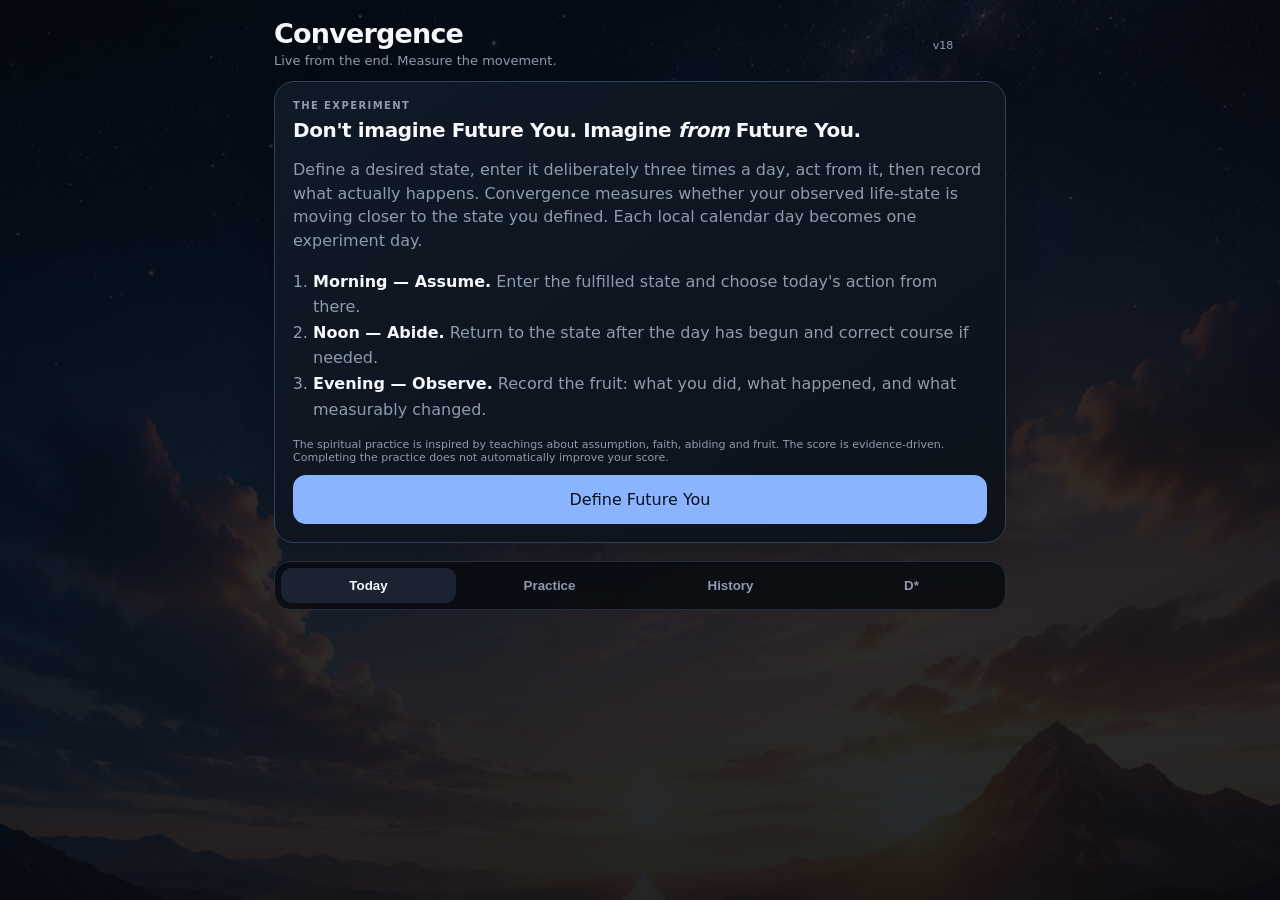
==== commit 1d5fd91c: "Deploy Convergence practice button fix v17" ====
--- a/convergence/index.html
+++ b/convergence/index.html
@@ -22,11 +22,73 @@
 .how-details{margin-top:10px}.how-details details{border:1px solid var(--line);background:#0d121a;border-radius:13px;padding:11px}.how-details summary{cursor:pointer;font-weight:800;font-size:13px}.plain-math{margin-top:10px;color:var(--muted);font-size:13px;line-height:1.5}.plain-math strong{color:var(--text)}.math-grid{display:grid;grid-template-columns:repeat(3,1fr);gap:7px;margin-top:9px}.math-mini{background:#090e15;border:1px solid var(--line);border-radius:10px;padding:9px}.math-mini span{display:block;color:var(--muted);font-size:8px;text-transform:uppercase;letter-spacing:.07em}.math-mini strong{display:block;margin-top:4px;font-size:14px}.equations{margin-top:9px;padding:10px;background:#080c12;border-radius:10px;color:#c8dcff;font-family:ui-monospace,SFMono-Regular,Menlo,monospace;font-size:12px;line-height:1.7;overflow:auto}
 .result-options{display:grid;grid-template-columns:repeat(3,1fr);gap:7px}.choice{background:#111722;color:var(--muted);border:1px solid var(--line)}.choice.active{border-color:#6382b2;color:var(--text);background:#19253a}.evidence details{border:1px solid var(--line);border-radius:13px;background:#0d121a;padding:11px;margin-top:12px}.evidence summary{cursor:pointer;font-weight:780;font-size:13px}.dim{border-top:1px solid var(--line);padding-top:11px;margin-top:11px}.metric{display:grid;grid-template-columns:1.45fr .8fr;gap:9px;align-items:end;margin-top:8px}.metric small{display:block;color:var(--muted);margin-top:3px}.history{display:grid;gap:8px}.hist{border:1px solid var(--line);border-radius:13px;padding:12px;background:#0d121a}.hist-head{display:flex;justify-content:space-between;gap:8px}.hist p{color:var(--muted);margin:6px 0 0;font-size:12px}.signal{font-size:11px;font-weight:800}.good{color:var(--good)}.bad{color:var(--bad)}.warn{color:var(--warn)}.chart{height:160px;width:100%;display:block;background:#0d121a;border:1px solid var(--line);border-radius:13px;margin-top:10px}.avatar-picker{display:grid;grid-template-columns:repeat(3,1fr);gap:7px}.avatar-option{background:#0d121a;border:1px solid var(--line);color:var(--muted);border-radius:11px;padding:10px;font-weight:800;cursor:pointer}.avatar-option.active{border-color:#7ea6e8;background:#172238;color:var(--text)}.wizard-step{display:none}.wizard-step.active{display:block}.dimension-prompt{margin-top:12px;padding:13px;border:1px solid var(--line);background:#0d121a;border-radius:13px}.dimension-prompt strong{display:block;margin-bottom:5px}.dimension-prompt textarea{min-height:68px}.distance-row{margin-top:14px;padding:13px;border:1px solid var(--line);background:#0d121a;border-radius:13px}.distance-head{display:flex;justify-content:space-between;gap:10px;align-items:flex-start}.distance-head small{display:block;color:var(--muted);margin-top:4px;line-height:1.4}.distance-scale{display:flex;justify-content:space-between;color:var(--muted);font-size:10px;margin-top:5px}.setup-note{padding:12px;border:1px solid #384861;background:#101a28;border-radius:13px;color:#c8d5e8;font-size:13px;line-height:1.5}.orientation{background:linear-gradient(145deg,#101927,#0d121a);border:1px solid #30415a}.orientation ol{padding-left:20px;color:var(--muted);line-height:1.6}.orientation b{color:var(--text)}
 @media(max-width:600px){.app{max-width:none;padding:10px 11px calc(76px + env(safe-area-inset-bottom))}.brand h1{font-size:22px}.brand p{display:none}.top .secondary{padding:8px 10px;font-size:12px}.card{padding:14px;border-radius:16px;margin-top:9px;box-shadow:none}.hero{padding:14px}.hero h2{font-size:21px;margin:5px 0}.hero p,.sub{font-size:13px}.daily-track{gap:5px}.phase-btn{padding:9px 7px;border-radius:11px}.phase-btn span{font-size:7px}.phase-btn strong{font-size:11px}.convergence-visual{height:172px;margin:8px 0}.convergence-visual:before{top:58%}.path-dot{top:calc(58% - 3px)}.person-wrap{top:17px}.person{width:48px;height:72px}.person-future .person{width:55px;height:80px}.visual-score{bottom:8px}.visual-score strong{font-size:24px}.visual-score span{font-size:9px}.primary.big{padding:13px;font-size:15px}.today-action{padding:10px}.math-grid{grid-template-columns:repeat(3,1fr);gap:5px}.math-mini{padding:7px 5px}.math-mini strong{font-size:12px}.prompt{font-size:20px}.timer{width:64px;height:64px}.metric{grid-template-columns:1fr}.nav{position:fixed;left:9px;right:9px;bottom:calc(7px + env(safe-area-inset-bottom));margin:0;padding:5px}.nav button{padding:9px 4px;font-size:11px}input,textarea,select{font-size:16px}.result-options{gap:5px}.choice{padding:11px 8px;font-size:12px}}
+
+/* v15 mobile UI pass */
+.mobile-stepbar{display:none}
+@media(max-width:600px){
+  body{background-attachment:scroll}
+  .app{padding:8px 10px calc(88px + env(safe-area-inset-bottom))}
+  .top{position:sticky;top:0;z-index:30;margin:0 -10px;padding:9px 10px;background:rgba(9,12,18,.88);backdrop-filter:blur(14px);border-bottom:1px solid rgba(255,255,255,.05)}
+  .brand h1{font-size:20px}.top .secondary{min-height:38px}
+  .card{padding:13px;border-radius:15px;margin-top:8px}
+  .hero{padding:13px}
+  .hero h2{font-size:20px;line-height:1.1}
+  .hero p,.sub{font-size:13px;line-height:1.4}
+  .eyebrow{font-size:9px}
+  .daily-track{grid-template-columns:repeat(3,1fr);gap:5px;margin:9px 0}
+  .phase-btn{min-height:56px;padding:8px 7px}
+  .phase-btn span{font-size:7px}.phase-btn strong{font-size:11px}
+  .convergence-visual{height:158px;border-radius:14px}
+  .person-wrap{top:14px}.person{width:43px;height:66px}.person-future .person{width:49px;height:72px}
+  .visual-score strong{font-size:22px}.visual-score span{font-size:9px}
+  .primary.big{position:sticky;bottom:76px;z-index:12;box-shadow:0 10px 30px rgba(0,0,0,.35)}
+  .primary,.secondary,.ghost,.choice,.phase-btn{min-height:44px}
+  .nav{left:8px;right:8px;bottom:calc(7px + env(safe-area-inset-bottom));border-radius:14px}
+  .nav button{min-height:44px;font-size:11px}
+  .prompt{font-size:19px;line-height:1.15}
+  .quote{font-size:13px;margin:10px 0;padding-left:10px}
+  .timer{width:58px;height:58px;font-size:16px;margin:10px auto}
+  label{font-size:12px;margin:12px 0 6px}
+  textarea{min-height:76px}
+  input,textarea,select{border-radius:11px;padding:11px}
+  .actions{display:grid;grid-template-columns:1fr;gap:8px}
+  .actions .primary,.actions .secondary,.actions .ghost{width:100%}
+  .result-options{grid-template-columns:1fr 1fr 1fr;gap:5px}
+  .choice{padding:10px 6px;font-size:12px}
+  .wizard-step .section-title{font-size:21px}
+  .dimension-prompt,.distance-row{padding:11px;border-radius:12px;margin-top:9px}
+  .dimension-prompt textarea{min-height:72px}
+  .distance-head{gap:8px}
+  .distance-head strong{font-size:14px}
+  .distance-head small{font-size:11px}
+  .distance-row input[type="range"]{padding:0;margin-top:12px;min-height:28px}
+  .distance-scale{font-size:9px}
+  .setup-note{font-size:12px;padding:10px}
+  .how-details summary{font-size:12px}
+  .plain-math{font-size:12px;line-height:1.45}
+  .equations{font-size:11px;line-height:1.55}
+  .history .hist{padding:10px}
+  .history .hist p{font-size:11px}
+  .chart{height:130px}
+}
+
+
+/* v16 interaction feedback */
+button{transition:transform .12s ease,opacity .15s ease,background .15s ease,border-color .15s ease}
+button:active{transform:scale(.985)}
+button.is-working{opacity:.7;pointer-events:none}
+button.is-done{background:#173224!important;color:#aee8c1!important;border-color:#3c6b4f!important}
+.wizard-step.entering{animation:panelIn .22s ease both}
+@keyframes panelIn{from{opacity:0;transform:translateY(8px)}to{opacity:1;transform:translateY(0)}}
+.card.flash{animation:cardFlash .35s ease}
+@keyframes cardFlash{0%{box-shadow:0 0 0 rgba(138,180,255,0)}45%{box-shadow:0 0 0 3px rgba(138,180,255,.28)}100%{box-shadow:0 12px 32px rgba(0,0,0,.2)}}
+.action-feedback{margin-top:8px;min-height:16px;color:var(--good);font-size:12px;font-weight:800}
+
 </style>
 </head>
 <body>
 <div class="app">
-  <div class="top"><div class="brand"><h1>Convergence</h1><p>Live from the end. Measure the movement.</p></div><div><span id="saved" class="saved">Saved ✓</span> <button id="installBtn" class="secondary" style="display:none">Install</button></div></div>
+  <div class="top"><div class="brand"><h1>Convergence</h1><p>Live from the end. Measure the movement.</p></div><div><span class="tiny" style="margin-right:6px">v18</span><span id="saved" class="saved">Saved ✓</span> <button id="installBtn" class="secondary" style="display:none">Install</button></div></div>
 
   <section id="home" class="pane active">
     <div id="orientationCard" class="card orientation" style="display:none">
@@ -52,6 +114,11 @@
       </div>
       <button class="primary big" id="mainAction">Begin Morning · Assume</button><div id="todayAction"></div>
       <div class="how-details"><details><summary>How is Convergence calculated?</summary><div class="plain-math"><p><strong>1. We define the destination.</strong> Future You defines the reference state across five parts of life. A full score means that specific state is already true—not that your life is objectively perfect.</p><p><strong>2. We measure the distance.</strong> You place “You Now” honestly on each dimension, then observations show whether that position changes.</p><p><strong>3. We measure movement.</strong> If that distance shrinks, you are converging. If it grows, you are drifting.</p><p><strong>4. Practice is tracked separately.</strong> Morning, Noon and Evening do not give you free points. That lets us later compare full-practice days with partial-practice days and see whether the practice is actually associated with better movement.</p></div><details><summary>Show the math</summary>
+<div class="math-grid">
+  <div class="math-mini"><span>Distance</span><strong id="distanceValue">—</strong></div>
+  <div class="math-mini"><span>Trajectory</span><strong id="trajectory">No trend</strong></div>
+  <div class="math-mini"><span>Practice</span><strong id="practiceScore">0 / 3</strong></div>
+</div>
 <div class="plain-math">
 <p><strong>The experiment.</strong> You define D* before observing the results. The practice is the intervention:</p>
 <div class="equations">ASSUME → ABIDE → OBSERVE</div>
@@ -93,7 +160,7 @@
   <section id="setup" class="pane">
     <div class="card">
       <div id="futureStep" class="wizard-step active">
-        <div class="eyebrow">Step 1 · Define the end</div>
+        <div class="eyebrow">Step 1 of 2 · Define the end</div>
         <h2 class="section-title" style="margin-top:7px">Future You · D*</h2>
         <p class="sub">Imagine that the change is already true. Stay in the fulfilled state here. Describe the ordinary life of the person for whom this is normal—not how you get there and not where you are today.</p>
         <div class="quote">“Don't imagine Future You from the outside. Look through their eyes.”</div>
@@ -102,16 +169,16 @@
         <label>What has become normal?</label><textarea id="futureNormal" placeholder="What does an ordinary Tuesday look and feel like from this state?"></textarea>
         <div id="futureDimensionInputs"></div>
         <div class="setup-note" style="margin-top:12px">Keep D* reasonably stable during an experiment cycle. You can refine it, but constantly moving the destination makes convergence impossible to measure.</div>
-        <div class="actions"><button class="primary" id="continueBaseline">Continue · Establish Today</button></div>
+        <div class="actions"><button class="primary big" id="continueBaseline">Continue to Today →</button></div><div id="futureFeedback" class="action-feedback"></div>
       </div>
 
       <div id="baselineStep" class="wizard-step">
-        <div class="eyebrow">Step 2 · Establish today</div>
+        <div class="eyebrow">Step 2 of 2 · Establish today</div>
         <h2 class="section-title" style="margin-top:7px">Where are you starting?</h2>
-        <p class="sub">Now come back to today. You have defined the state you're moving toward. For each dimension, estimate how much of that specific state is already true in your life. This is a baseline, not a grade.</p>
+        <p class="sub">Come back to today. For each part of D*, mark how much of that specific state is already true. This is your starting point—not a grade.</p>
         <div class="quote">Far means there is a large gap between today and the state you described. Already true means this part of Future You is substantially present now.</div>
         <div id="baselineInputs"></div>
-        <div class="actions"><button class="secondary" id="backToFuture">← Refine Future You</button><button class="primary" id="saveSetup">Save baseline & begin</button><button class="secondary" id="exportBtn">Export data</button></div>
+        <div class="actions"><button class="secondary" id="backToFuture">← Refine Future You</button><button class="primary big" id="saveSetup">Save & Start Day 1</button><button class="secondary" id="exportBtn">Export data</button></div><div id="baselineFeedback" class="action-feedback"></div>
       </div>
     </div>
   </section>
@@ -158,6 +225,11 @@
 }
 let state=load();
 function save(){localStorage.setItem(KEY,JSON.stringify(state));$('#saved').classList.add('show');setTimeout(()=>$('#saved').classList.remove('show'),800)}
+function buttonWorking(btn,label){if(!btn)return;btn.classList.add('is-working');btn.disabled=true;if(label)btn.textContent=label}
+function buttonDone(btn,label){if(!btn)return;btn.classList.remove('is-working');btn.classList.add('is-done');btn.disabled=true;if(label)btn.textContent=label}
+function flashCard(el){if(!el)return;el.classList.add('flash');setTimeout(()=>el.classList.remove('flash'),420)}
+function goHomeWithFeedback(){showPane('home');renderHome();flashCard($('#todayCard'));window.scrollTo({top:0,behavior:'smooth'})}
+
 function dateOrdinal(key){if(!key)return null;const [y,m,d]=key.split('-').map(Number);return Date.UTC(y,m-1,d)/86400000}
 function experimentDayNumber(){if(!state.experimentStart)return 1;return Math.max(1,Math.floor(dateOrdinal(today())-dateOrdinal(state.experimentStart))+1)}
 function archivePreviousDay(){
@@ -203,22 +275,74 @@
 function protocol(){ensureCurrentDay();return state.dayProtocol}
 function practiceCount(p=protocol()){return ['morning','noon','evening'].filter(k=>p[k]?.done).length}
 function nextPhase(){const p=protocol();if(!p.morning?.done)return'morning';if(!p.noon?.done)return'noon';if(!p.evening?.done)return'evening';return'complete'}
-function showPane(id){$$('.pane').forEach(p=>p.classList.toggle('active',p.id===id));$$('.nav button').forEach(b=>b.classList.toggle('active',b.dataset.pane===id));if(id==='practice')renderPractice();if(id==='history')renderHistory();if(id==='setup'){renderSetup();showSetupStep('future')}}
-$$('.nav button').forEach(b=>b.onclick=()=>showPane(b.dataset.pane));
+function showPane(id){$$('.pane').forEach(p=>p.classList.toggle('active',p.id===id));$$('.nav button').forEach(b=>b.classList.toggle('active',b.dataset.pane===id));if(id==='history')renderHistory();if(id==='setup'){renderSetup();showSetupStep('future')}}
+$$('.nav button').forEach(b=>b.onclick=()=>{showPane(b.dataset.pane);window.scrollTo({top:0,behavior:'smooth'});flashCard($('#'+b.dataset.pane)?.querySelector('.card'))});
 function setStatus(id,done,current){const el=$(id);el.classList.toggle('done',done);el.classList.toggle('current',current)}
-function renderHome(){const configured=!!state.description.trim();$('#orientationCard').style.display=configured?'none':'block';$('#todayCard').style.display=configured?'block':'none';if(!configured)return;const p=protocol(),phase=nextPhase(),count=practiceCount(p),hasEvidence=Object.keys(state.latest).length>0,c=calc(),pct=hasEvidence?c.convergence*100:null;$('#convergence').textContent=pct===null?'—':pct.toFixed(0)+'%';$('#distanceValue').textContent=pct===null?'—':c.distance.toFixed(1);$('#practiceScore').textContent=count+' / 3';const left=pct===null?10:Math.max(10,Math.min(84,10+pct*.74));$('#currentPerson').style.left=left+'%';const hist=scoredHistory();let delta=null;if(hist.length>1){delta=(hist.at(-1).convergence-hist.at(-2).convergence)*100;$('#trajectory').textContent=delta>.2?'Closer ↑':delta<-.2?'Farther ↓':'Flat →';$('#trajectory').className=delta>.2?'good':delta<-.2?'bad':'warn'}else{$('#trajectory').textContent='No trend';$('#trajectory').className=''}$('#weeklyDelta').textContent=delta===null?'':`${delta>=0?'+':''}${delta.toFixed(1)}% since last observation`;$('#weeklyDelta').className='visual-delta '+(delta>0?'good':delta<0?'bad':'warn');$('#visualMessage').textContent=pct===null?'Set your starting point to place You Now':pct>=90?'Very close to the state you defined':pct>=70?'Your measured state is getting closer':pct>=45?'You are moving through the gap':'The gap is still substantial';setStatus('#morningStatus',!!p.morning?.done,phase==='morning');setStatus('#noonStatus',!!p.noon?.done,phase==='noon');setStatus('#eveningStatus',!!p.evening?.done,phase==='evening');let title,copyText,btn;if(phase==='morning'){title='Morning · Assume';copyText='Enter the fulfilled state. Imagine from Future You, then choose today’s action from there.';btn='Begin Morning · Assume'}else if(phase==='noon'){title='Noon · Abide';copyText='Return to the state after the day has begun. Stay the course or correct it.';btn='Begin Noon · Abide'}else if(phase==='evening'){title='Evening · Observe';copyText='Return once more, then record the fruit: what you did, what happened and what changed.';btn='Begin Evening · Observe'}else{title='Today is complete';copyText='You completed all three moments. Your practice and your measured result are stored separately.';btn='View Today’s Observation'}$('#heroTitle').textContent=title;$('#heroCopy').textContent=copyText;const dayNum=experimentDayNumber();$('#phaseLabel').textContent=phase==='complete'?`DAY ${dayNum} · COMPLETE`:`DAY ${dayNum} · `+(phase==='morning'?'ASSUME':phase==='noon'?'ABIDE':'OBSERVE');$('#mainAction').textContent=btn;$('#mainAction').onclick=()=>{if(phase==='complete')showPane('history');else{showPane('practice');renderPractice(phase)}};const act=p.noon?.action||p.morning?.action;$('#todayAction').innerHTML=act?`<div class="today-action"><span>Today’s action</span><strong>${esc(act)}</strong></div>`:''}
+function renderHome(){const configured=!!state.description.trim()&&Object.keys(state.baseline||{}).length===state.model.length;$('#orientationCard').style.display=configured?'none':'block';$('#todayCard').style.display=configured?'block':'none';if(!configured)return;const p=protocol(),phase=nextPhase(),count=practiceCount(p),hasEvidence=Object.keys(state.latest).length>0,c=calc(),pct=hasEvidence?c.convergence*100:null;$('#convergence').textContent=pct===null?'—':pct.toFixed(0)+'%';if($('#distanceValue'))$('#distanceValue').textContent=pct===null?'—':c.distance.toFixed(1);if($('#practiceScore'))$('#practiceScore').textContent=count+' / 3';const left=pct===null?10:Math.max(10,Math.min(84,10+pct*.74));$('#currentPerson').style.left=left+'%';const hist=scoredHistory();let delta=null;if(hist.length>1){delta=(hist.at(-1).convergence-hist.at(-2).convergence)*100;if($('#trajectory')){$('#trajectory').textContent=delta>.2?'Closer ↑':delta<-.2?'Farther ↓':'Flat →';$('#trajectory').className=delta>.2?'good':delta<-.2?'bad':'warn'}}else{if($('#trajectory')){$('#trajectory').textContent='No trend';$('#trajectory').className=''}}$('#weeklyDelta').textContent=delta===null?'':`${delta>=0?'+':''}${delta.toFixed(1)}% since last observation`;$('#weeklyDelta').className='visual-delta '+(delta>0?'good':delta<0?'bad':'warn');$('#visualMessage').textContent=pct===null?'Set your starting point to place You Now':pct>=90?'Very close to the state you defined':pct>=70?'Your measured state is getting closer':pct>=45?'You are moving through the gap':'The gap is still substantial';setStatus('#morningStatus',!!p.morning?.done,phase==='morning');setStatus('#noonStatus',!!p.noon?.done,phase==='noon');setStatus('#eveningStatus',!!p.evening?.done,phase==='evening');let title,copyText,btn;if(phase==='morning'){title='Morning · Assume';copyText='Enter the fulfilled state. Imagine from Future You, then choose today’s action from there.';btn='Begin Morning · Assume'}else if(phase==='noon'){title='Noon · Abide';copyText='Return to the state after the day has begun. Stay the course or correct it.';btn='Begin Noon · Abide'}else if(phase==='evening'){title='Evening · Observe';copyText='Return once more, then record the fruit: what you did, what happened and what changed.';btn='Begin Evening · Observe'}else{title='Today is complete';copyText='You completed all three moments. Your practice and your measured result are stored separately.';btn='View Today’s Observation'}$('#heroTitle').textContent=title;$('#heroCopy').textContent=copyText;const dayNum=experimentDayNumber();$('#phaseLabel').textContent=phase==='complete'?`DAY ${dayNum} · COMPLETE`:`DAY ${dayNum} · `+(phase==='morning'?'ASSUME':phase==='noon'?'ABIDE':'OBSERVE');const mainAction=$('#mainAction');
+mainAction.textContent=btn;
+mainAction.disabled=false;
+mainAction.classList.remove('is-working','is-done');
+mainAction.onclick=(e)=>{
+  e.preventDefault();
+  if(phase==='complete'){
+    buttonWorking(mainAction,'Opening history…');
+    setTimeout(()=>{showPane('history');window.scrollTo({top:0,behavior:'smooth'})},100);
+    return;
+  }
+  buttonWorking(mainAction,phase==='morning'?'Opening Morning · Assume…':phase==='noon'?'Opening Noon · Abide…':'Opening Evening · Observe…');
+  setTimeout(()=>{
+    showPane('practice');
+    renderPractice(phase);
+    window.scrollTo({top:0,behavior:'smooth'});
+    const card=$('#practice')?.querySelector('.card');
+    flashCard(card);
+  },100);
+};const act=p.noon?.action||p.morning?.action;$('#todayAction').innerHTML=act?`<div class="today-action"><span>Today’s action</span><strong>${esc(act)}</strong></div>`:''}
 function guidedTimer(seconds,button,display){clearInterval(timerId);let left=seconds;display.textContent=left+'s';button.disabled=true;button.textContent='Stay here…';display.classList.add('running');timerId=setInterval(()=>{left--;display.textContent=left+'s';if(left<=0){clearInterval(timerId);display.textContent='Ready';display.classList.remove('running');button.disabled=false;button.textContent='Continue'}},1000)}
 function renderPractice(force){const phase=force||nextPhase(),p=protocol();if(phase==='complete'){showPane('home');return}let html='';if(phase==='morning')html=`<div class="stepcount">Morning · Assume</div><div class="prompt">Enter the fulfilled state.</div><p class="sub">Close your eyes. Don’t watch Future You from the outside. Look through their eyes. For this exercise, your desired state is already normal.</p><div class="quote">What do you see? What no longer worries you? How do you carry yourself? What are you responsible for now?</div><div class="timer" id="phaseTimer">60s</div><button class="secondary" id="startTimer">Start 60 seconds</button><label>From this state, what do you do today?</label><textarea id="morningAction" placeholder="One concrete, observable action."></textarea><label>What stood out from the state?</label><textarea id="morningNote" placeholder="Optional. A sentence is enough."></textarea><div class="actions"><button class="primary" id="saveMorning">Set today’s direction</button></div>`;
 if(phase==='noon')html=`<div class="stepcount">Noon · Abide</div><div class="prompt">Return to the state.</div><p class="sub">The day has had time to pull you into old reactions. For 30 seconds, return to the perspective you assumed this morning.</p><div class="quote">If the fulfilled state were already true, how would you handle the rest of this day?</div><div class="timer" id="phaseTimer">30s</div><button class="secondary" id="startTimer">Start 30 seconds</button><label>Are you still acting from that state?</label><div class="result-options" id="courseChoices"><button class="choice" data-value="Stay">Stay course</button><button class="choice" data-value="Adjust">Adjust course</button><button class="choice" data-value="Unsure">Unsure</button></div><label>What does Future You do next?</label><textarea id="noonAction" placeholder="Keep the morning action, or write the correction.">${esc(p.morning?.action||'')}</textarea><div class="actions"><button class="primary" id="saveNoon">Set the afternoon direction</button></div>`;
 if(phase==='evening')html=`<div class="stepcount">Evening · Observe</div><div class="prompt">Record the fruit.</div><p class="sub">Enter the state one final time, then come back to the facts. Record reality before interpreting it.</p><div class="timer" id="phaseTimer">30s</div><button class="secondary" id="startTimer">Start 30 seconds</button><div class="today-action"><span>Today’s final direction</span><strong>${esc(p.noon?.action||p.morning?.action||'')}</strong></div><label>Did you act on it?</label><div class="result-options" id="doneChoices"><button class="choice" data-value="Yes">Yes</button><button class="choice" data-value="Partly">Partly</button><button class="choice" data-value="No">No</button></div><label>What was the observable result?</label><div class="result-options" id="outcomeChoices"><button class="choice" data-value="Positive">Positive</button><button class="choice" data-value="Neutral">Neutral</button><button class="choice" data-value="Negative">Negative</button></div><label>What actually happened?</label><textarea id="result" placeholder="What happened in the real world? Revenue, response, work completed, family time protected, obstacle found, etc."></textarea><label>Revision — optional</label><textarea id="revision" placeholder="Is there one moment you would rehearse differently before tomorrow? This does not rewrite the historical record."></textarea><div class="evidence"><details><summary>Update measurable evidence</summary><p class="tiny">Only change what actually changed. This evidence—not practice completion—moves the Convergence score.</p><div id="metricInputs"></div></details></div><div class="actions"><button class="primary" id="saveEvening">Save observation</button></div>`;
-$('#practiceCard').innerHTML=html;const timer=$('#phaseTimer'),start=$('#startTimer');if(start)start.onclick=()=>guidedTimer(phase==='morning'?60:30,start,timer);if(phase==='morning')$('#saveMorning').onclick=()=>{const action=$('#morningAction').value.trim();if(!action){alert('Choose one concrete action before continuing.');return}state.dayProtocol={date:today(),morning:{done:true,action,note:$('#morningNote').value.trim(),at:new Date().toISOString()}};state.morning={date:today(),action,vision:$('#morningNote').value.trim(),locked:true};save();renderAll();showPane('home')};if(phase==='noon'){let course='';$$('#courseChoices .choice').forEach(b=>b.onclick=()=>{course=b.dataset.value;$$('#courseChoices .choice').forEach(x=>x.classList.toggle('active',x===b))});$('#saveNoon').onclick=()=>{const action=$('#noonAction').value.trim()||p.morning?.action;if(!course){alert('Choose Stay course, Adjust course, or Unsure.');return}state.dayProtocol={...p,date:today(),noon:{done:true,course,action,at:new Date().toISOString()}};save();renderAll();showPane('home')}}if(phase==='evening'){renderMetricInputs();let done='',outcome='';$$('#doneChoices .choice').forEach(b=>b.onclick=()=>{done=b.dataset.value;$$('#doneChoices .choice').forEach(x=>x.classList.toggle('active',x===b))});$$('#outcomeChoices .choice').forEach(b=>b.onclick=()=>{outcome=b.dataset.value;$$('#outcomeChoices .choice').forEach(x=>x.classList.toggle('active',x===b))});$('#saveEvening').onclick=()=>{if(!done||!outcome){alert('Record whether you acted and the observable result.');return}$$('.metricValue').forEach(x=>{if(x.value!=='')state.latest[x.dataset.id]=Math.max(0,Number(x.value)||0)});const c=calc(),pp=protocol(),entry={date:today(),action:pp.noon?.action||pp.morning?.action||'',morningAction:pp.morning?.action||'',noonCourse:pp.noon?.course||'',practiceCount:2,result:$('#result').value.trim(),revision:$('#revision').value.trim(),done,outcome,values:copy(state.latest),convergence:c.convergence,distance:c.distance};state.dayProtocol={...pp,date:today(),evening:{done:true,at:new Date().toISOString(),outcome}};entry.practiceCount=practiceCount(state.dayProtocol);const i=state.history.findIndex(h=>h.date===today()&&!h.legacyV2);i>=0?state.history[i]=entry:state.history.push(entry);state.history.sort((a,b)=>(a.date||'').localeCompare(b.date||''));save();renderAll();showPane('home')}}}
+$('#practiceCard').innerHTML=html;const timer=$('#phaseTimer'),start=$('#startTimer');if(start)start.onclick=()=>guidedTimer(phase==='morning'?60:30,start,timer);if(phase==='morning')$('#saveMorning').onclick=()=>{const btn=$('#saveMorning'),action=$('#morningAction').value.trim();if(!action){alert('Choose one concrete action before continuing.');return}buttonWorking(btn,'Saving direction…');state.dayProtocol={date:today(),morning:{done:true,action,note:$('#morningNote').value.trim(),at:new Date().toISOString()}};state.morning={date:today(),action,vision:$('#morningNote').value.trim(),locked:true};save();buttonDone(btn,'Direction set ✓');setTimeout(()=>{renderAll();goHomeWithFeedback()},220)};if(phase==='noon'){let course='';$$('#courseChoices .choice').forEach(b=>b.onclick=()=>{course=b.dataset.value;$$('#courseChoices .choice').forEach(x=>x.classList.toggle('active',x===b))});$('#saveNoon').onclick=()=>{const btn=$('#saveNoon'),action=$('#noonAction').value.trim()||p.morning?.action;if(!course){alert('Choose Stay course, Adjust course, or Unsure.');return}buttonWorking(btn,'Saving course…');state.dayProtocol={...p,date:today(),noon:{done:true,course,action,at:new Date().toISOString()}};save();buttonDone(btn,'Course saved ✓');setTimeout(()=>{renderAll();goHomeWithFeedback()},220)}}if(phase==='evening'){renderMetricInputs();let done='',outcome='';$$('#doneChoices .choice').forEach(b=>b.onclick=()=>{done=b.dataset.value;$$('#doneChoices .choice').forEach(x=>x.classList.toggle('active',x===b))});$$('#outcomeChoices .choice').forEach(b=>b.onclick=()=>{outcome=b.dataset.value;$$('#outcomeChoices .choice').forEach(x=>x.classList.toggle('active',x===b))});$('#saveEvening').onclick=()=>{const btn=$('#saveEvening');if(!done||!outcome){alert('Record whether you acted and the observable result.');return}buttonWorking(btn,'Saving observation…');$$('.metricValue').forEach(x=>{if(x.value!=='')state.latest[x.dataset.id]=Math.max(0,Number(x.value)||0)});const c=calc(),pp=protocol(),entry={date:today(),action:pp.noon?.action||pp.morning?.action||'',morningAction:pp.morning?.action||'',noonCourse:pp.noon?.course||'',practiceCount:2,result:$('#result').value.trim(),revision:$('#revision').value.trim(),done,outcome,values:copy(state.latest),convergence:c.convergence,distance:c.distance};state.dayProtocol={...pp,date:today(),evening:{done:true,at:new Date().toISOString(),outcome}};entry.practiceCount=practiceCount(state.dayProtocol);const i=state.history.findIndex(h=>h.date===today()&&!h.legacyV2);i>=0?state.history[i]=entry:state.history.push(entry);state.history.sort((a,b)=>(a.date||'').localeCompare(b.date||''));save();buttonDone(btn,'Observation saved ✓');setTimeout(()=>{renderAll();goHomeWithFeedback()},260)}}}
 function renderMetricInputs(){let html='<p class="tiny">Only update a dimension if something actually changed today. Record what happened above first.</p>';state.model.forEach((d,i)=>{const v=state.latest[i]??state.baseline[i]??5;html+=`<div class="dim"><strong>${d.name}</strong><small style="display:block;color:var(--muted);margin-top:4px">${d.description}</small><div class="metric"><div>Where are you now?<small>0 = far from the state · 10 = living it</small></div><input class="metricValue" data-id="${i}" type="range" min="0" max="10" step="1" value="${v}" oninput="this.nextElementSibling.textContent=this.value+'/10'"><strong>${v}/10</strong></div></div>`});$('#metricInputs').innerHTML=html}
 function renderSetup(){renderAvatar();$('#futureDescription').value=state.description||'';$('#futureNormal').value=state.futureNormal||'';let futureHtml='';state.model.forEach((d,i)=>{futureHtml+=`<div class="dimension-prompt"><strong>${d.name}</strong><small style="display:block;color:var(--muted);line-height:1.4">${d.description}</small><label>What does this look like as Future You?</label><textarea class="futureDimension" data-i="${i}" placeholder="${d.name==='Provision'?'What is financially normal and secure?':d.name==='Relationships'?'How do the relationships that matter feel and function?':d.name==='Purpose'?'What meaningful work or contribution is normal?':d.name==='Body & Energy'?'How do you feel and live in your body?':'How do you think, believe and carry yourself?'}">${esc(d.future||'')}</textarea></div>`});$('#futureDimensionInputs').innerHTML=futureHtml;let baseHtml='';state.model.forEach((d,i)=>{const v=state.baseline[i]??5;baseHtml+=`<div class="distance-row"><div class="distance-head"><div><strong>${d.name}</strong><small>${esc(d.future||'Define this part of Future You in Step 1.')}</small></div><strong class="baselineLabel">${v===10?'Already true':v===0?'Far':v+'/10'}</strong></div><input class="baselineValue" data-i="${i}" type="range" min="0" max="10" step="1" value="${v}" oninput="this.parentElement.querySelector('.baselineLabel').textContent=this.value==10?'Already true':this.value==0?'Far':this.value+'/10'"><div class="distance-scale"><span>Far from this state</span><span>Already true</span></div></div>`});$('#baselineInputs').innerHTML=baseHtml}
 $$('.avatar-option').forEach(b=>b.onclick=()=>{state.avatar=b.dataset.avatar;save();renderAvatar()});
-function showSetupStep(step){$('#futureStep').classList.toggle('active',step==='future');$('#baselineStep').classList.toggle('active',step==='baseline');if(step==='baseline')renderSetup()}
-$('#continueBaseline').onclick=()=>{state.description=$('#futureDescription').value.trim();state.futureNormal=$('#futureNormal').value.trim();$$('.futureDimension').forEach(x=>state.model[+x.dataset.i].future=x.value.trim());if(!state.description){alert('Describe what is true in the fulfilled state before establishing today.');return}save();renderSetup();showSetupStep('baseline')};
+function showSetupStep(step){
+  const future=$('#futureStep'),baseline=$('#baselineStep');
+  future.classList.toggle('active',step==='future');
+  baseline.classList.toggle('active',step==='baseline');
+  const active=step==='future'?future:baseline;
+  active.classList.add('entering');
+  setTimeout(()=>active.classList.remove('entering'),260);
+  setTimeout(()=>active.scrollIntoView({behavior:'smooth',block:'start'}),40);
+}
+$('#continueBaseline').onclick=()=>{
+  const btn=$('#continueBaseline');
+  state.description=$('#futureDescription').value.trim();
+  state.futureNormal=$('#futureNormal').value.trim();
+  $$('.futureDimension').forEach(x=>state.model[+x.dataset.i].future=x.value.trim());
+  if(!state.description){alert('Describe what is true in the fulfilled state before establishing today.');return}
+  buttonWorking(btn,'Saving Future You…');
+  $('#futureFeedback').textContent='Future You saved ✓';
+  save();
+  renderSetup();
+  setTimeout(()=>{showSetupStep('baseline')},180);
+};
 $('#backToFuture').onclick=()=>showSetupStep('future');
-$('#saveSetup').onclick=()=>{$$('.baselineValue').forEach(x=>{state.baseline[x.dataset.i]=Number(x.value);state.latest[x.dataset.i]=Number(x.value)});if(!state.experimentStart)state.experimentStart=today();state.dayProtocol={date:today()};save();renderAll();showSetupStep('future');showPane('home')};
+$('#saveSetup').onclick=()=>{
+  const btn=$('#saveSetup'),values=$$('.baselineValue');
+  if(!values.length){alert('Baseline controls were not loaded. Return to Step 1 and try again.');return}
+  buttonWorking(btn,'Saving baseline…');
+  values.forEach(x=>{
+    state.baseline[x.dataset.i]=Number(x.value);
+    state.latest[x.dataset.i]=Number(x.value);
+  });
+  if(!state.experimentStart)state.experimentStart=today();
+  state.dayProtocol={date:today()};
+  save();
+  $('#baselineFeedback').textContent='Baseline saved ✓ Starting your experiment…';
+  buttonDone(btn,'Baseline saved ✓');
+  setTimeout(goHomeWithFeedback,320);
+};
 $('#defineFutureBtn').onclick=()=>showPane('setup');
 $('#morningStatus').onclick=()=>{showPane('practice');renderPractice('morning')};$('#noonStatus').onclick=()=>{showPane('practice');renderPractice('noon')};$('#eveningStatus').onclick=()=>{showPane('practice');renderPractice('evening')};
 function renderHistory(){const hist=state.history.slice().reverse();$('#historyList').innerHTML=hist.length?hist.map(h=>`<div class="hist"><div class="hist-head"><strong>${esc(h.date||'')}</strong><span class="signal ${h.outcome==='Positive'?'good':h.outcome==='Negative'?'bad':'warn'}">${esc(h.incomplete?'Incomplete':(h.outcome||(h.legacyV2||h.legacyV3?'Legacy':'—')))}</span></div><div style="margin-top:6px">${esc(h.action||'Observation')}</div><p>${esc(h.result||'')}</p>${Number.isFinite(h.convergence)?`<p>Convergence ${(h.convergence*100).toFixed(1)}% · Practice ${h.practiceCount??'—'}/3</p>`:''}${h.revision?`<p>Revision: ${esc(h.revision)}</p>`:''}</div>`).join(''):'<div class="sub">No observations yet.</div>';drawChart(scoredHistory())}
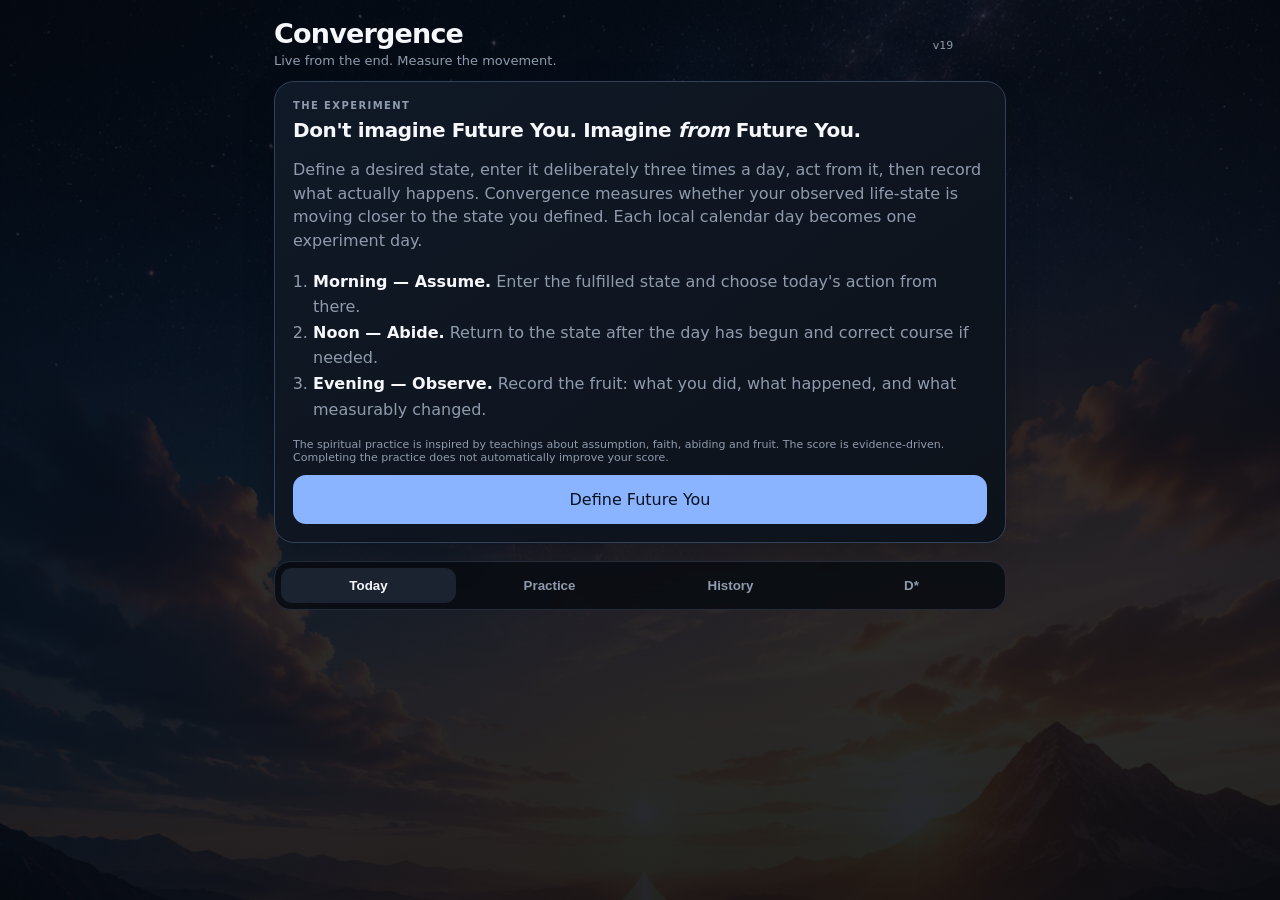
==== commit 93453a30: "Deploy Convergence practice button fix v17" ====
--- a/convergence/index.html
+++ b/convergence/index.html
@@ -88,7 +88,7 @@
 </head>
 <body>
 <div class="app">
-  <div class="top"><div class="brand"><h1>Convergence</h1><p>Live from the end. Measure the movement.</p></div><div><span class="tiny" style="margin-right:6px">v18</span><span id="saved" class="saved">Saved ✓</span> <button id="installBtn" class="secondary" style="display:none">Install</button></div></div>
+  <div class="top"><div class="brand"><h1>Convergence</h1><p>Live from the end. Measure the movement.</p></div><div><span class="tiny" style="margin-right:6px">v19</span><span id="saved" class="saved">Saved ✓</span> <button id="installBtn" class="secondary" style="display:none">Install</button></div></div>
 
   <section id="home" class="pane active">
     <div id="orientationCard" class="card orientation" style="display:none">
@@ -275,7 +275,7 @@
 function protocol(){ensureCurrentDay();return state.dayProtocol}
 function practiceCount(p=protocol()){return ['morning','noon','evening'].filter(k=>p[k]?.done).length}
 function nextPhase(){const p=protocol();if(!p.morning?.done)return'morning';if(!p.noon?.done)return'noon';if(!p.evening?.done)return'evening';return'complete'}
-function showPane(id){$$('.pane').forEach(p=>p.classList.toggle('active',p.id===id));$$('.nav button').forEach(b=>b.classList.toggle('active',b.dataset.pane===id));if(id==='history')renderHistory();if(id==='setup'){renderSetup();showSetupStep('future')}}
+function showPane(id,practicePhase){$$('.pane').forEach(p=>p.classList.toggle('active',p.id===id));$$('.nav button').forEach(b=>b.classList.toggle('active',b.dataset.pane===id));if(id==='practice')renderPractice(practicePhase);if(id==='history')renderHistory();if(id==='setup'){renderSetup();showSetupStep('future')}}
 $$('.nav button').forEach(b=>b.onclick=()=>{showPane(b.dataset.pane);window.scrollTo({top:0,behavior:'smooth'});flashCard($('#'+b.dataset.pane)?.querySelector('.card'))});
 function setStatus(id,done,current){const el=$(id);el.classList.toggle('done',done);el.classList.toggle('current',current)}
 function renderHome(){const configured=!!state.description.trim()&&Object.keys(state.baseline||{}).length===state.model.length;$('#orientationCard').style.display=configured?'none':'block';$('#todayCard').style.display=configured?'block':'none';if(!configured)return;const p=protocol(),phase=nextPhase(),count=practiceCount(p),hasEvidence=Object.keys(state.latest).length>0,c=calc(),pct=hasEvidence?c.convergence*100:null;$('#convergence').textContent=pct===null?'—':pct.toFixed(0)+'%';if($('#distanceValue'))$('#distanceValue').textContent=pct===null?'—':c.distance.toFixed(1);if($('#practiceScore'))$('#practiceScore').textContent=count+' / 3';const left=pct===null?10:Math.max(10,Math.min(84,10+pct*.74));$('#currentPerson').style.left=left+'%';const hist=scoredHistory();let delta=null;if(hist.length>1){delta=(hist.at(-1).convergence-hist.at(-2).convergence)*100;if($('#trajectory')){$('#trajectory').textContent=delta>.2?'Closer ↑':delta<-.2?'Farther ↓':'Flat →';$('#trajectory').className=delta>.2?'good':delta<-.2?'bad':'warn'}}else{if($('#trajectory')){$('#trajectory').textContent='No trend';$('#trajectory').className=''}}$('#weeklyDelta').textContent=delta===null?'':`${delta>=0?'+':''}${delta.toFixed(1)}% since last observation`;$('#weeklyDelta').className='visual-delta '+(delta>0?'good':delta<0?'bad':'warn');$('#visualMessage').textContent=pct===null?'Set your starting point to place You Now':pct>=90?'Very close to the state you defined':pct>=70?'Your measured state is getting closer':pct>=45?'You are moving through the gap':'The gap is still substantial';setStatus('#morningStatus',!!p.morning?.done,phase==='morning');setStatus('#noonStatus',!!p.noon?.done,phase==='noon');setStatus('#eveningStatus',!!p.evening?.done,phase==='evening');let title,copyText,btn;if(phase==='morning'){title='Morning · Assume';copyText='Enter the fulfilled state. Imagine from Future You, then choose today’s action from there.';btn='Begin Morning · Assume'}else if(phase==='noon'){title='Noon · Abide';copyText='Return to the state after the day has begun. Stay the course or correct it.';btn='Begin Noon · Abide'}else if(phase==='evening'){title='Evening · Observe';copyText='Return once more, then record the fruit: what you did, what happened and what changed.';btn='Begin Evening · Observe'}else{title='Today is complete';copyText='You completed all three moments. Your practice and your measured result are stored separately.';btn='View Today’s Observation'}$('#heroTitle').textContent=title;$('#heroCopy').textContent=copyText;const dayNum=experimentDayNumber();$('#phaseLabel').textContent=phase==='complete'?`DAY ${dayNum} · COMPLETE`:`DAY ${dayNum} · `+(phase==='morning'?'ASSUME':phase==='noon'?'ABIDE':'OBSERVE');const mainAction=$('#mainAction');
@@ -291,15 +291,14 @@
   }
   buttonWorking(mainAction,phase==='morning'?'Opening Morning · Assume…':phase==='noon'?'Opening Noon · Abide…':'Opening Evening · Observe…');
   setTimeout(()=>{
-    showPane('practice');
-    renderPractice(phase);
+    showPane('practice',phase);
     window.scrollTo({top:0,behavior:'smooth'});
     const card=$('#practice')?.querySelector('.card');
     flashCard(card);
   },100);
 };const act=p.noon?.action||p.morning?.action;$('#todayAction').innerHTML=act?`<div class="today-action"><span>Today’s action</span><strong>${esc(act)}</strong></div>`:''}
 function guidedTimer(seconds,button,display){clearInterval(timerId);let left=seconds;display.textContent=left+'s';button.disabled=true;button.textContent='Stay here…';display.classList.add('running');timerId=setInterval(()=>{left--;display.textContent=left+'s';if(left<=0){clearInterval(timerId);display.textContent='Ready';display.classList.remove('running');button.disabled=false;button.textContent='Continue'}},1000)}
-function renderPractice(force){const phase=force||nextPhase(),p=protocol();if(phase==='complete'){showPane('home');return}let html='';if(phase==='morning')html=`<div class="stepcount">Morning · Assume</div><div class="prompt">Enter the fulfilled state.</div><p class="sub">Close your eyes. Don’t watch Future You from the outside. Look through their eyes. For this exercise, your desired state is already normal.</p><div class="quote">What do you see? What no longer worries you? How do you carry yourself? What are you responsible for now?</div><div class="timer" id="phaseTimer">60s</div><button class="secondary" id="startTimer">Start 60 seconds</button><label>From this state, what do you do today?</label><textarea id="morningAction" placeholder="One concrete, observable action."></textarea><label>What stood out from the state?</label><textarea id="morningNote" placeholder="Optional. A sentence is enough."></textarea><div class="actions"><button class="primary" id="saveMorning">Set today’s direction</button></div>`;
+function renderPractice(force){const phase=force||nextPhase(),p=protocol();if(phase==='complete'){$('#practiceCard').innerHTML='<div class="stepcount">Today complete</div><div class="prompt">All three moments are complete.</div><p class="sub">Return tomorrow for a new Morning · Assume session.</p><div class="actions"><button class="secondary" id="practiceHomeBtn">Back to Today</button></div>';setTimeout(()=>{const b=$('#practiceHomeBtn');if(b)b.onclick=()=>showPane('home')},0);return}let html='';if(phase==='morning')html=`<div class="stepcount">Morning · Assume</div><div class="prompt">Enter the fulfilled state.</div><p class="sub">Close your eyes. Don’t watch Future You from the outside. Look through their eyes. For this exercise, your desired state is already normal.</p><div class="quote">What do you see? What no longer worries you? How do you carry yourself? What are you responsible for now?</div><div class="timer" id="phaseTimer">60s</div><button class="secondary" id="startTimer">Start 60 seconds</button><label>From this state, what do you do today?</label><textarea id="morningAction" placeholder="One concrete, observable action."></textarea><label>What stood out from the state?</label><textarea id="morningNote" placeholder="Optional. A sentence is enough."></textarea><div class="actions"><button class="primary" id="saveMorning">Set today’s direction</button></div>`;
 if(phase==='noon')html=`<div class="stepcount">Noon · Abide</div><div class="prompt">Return to the state.</div><p class="sub">The day has had time to pull you into old reactions. For 30 seconds, return to the perspective you assumed this morning.</p><div class="quote">If the fulfilled state were already true, how would you handle the rest of this day?</div><div class="timer" id="phaseTimer">30s</div><button class="secondary" id="startTimer">Start 30 seconds</button><label>Are you still acting from that state?</label><div class="result-options" id="courseChoices"><button class="choice" data-value="Stay">Stay course</button><button class="choice" data-value="Adjust">Adjust course</button><button class="choice" data-value="Unsure">Unsure</button></div><label>What does Future You do next?</label><textarea id="noonAction" placeholder="Keep the morning action, or write the correction.">${esc(p.morning?.action||'')}</textarea><div class="actions"><button class="primary" id="saveNoon">Set the afternoon direction</button></div>`;
 if(phase==='evening')html=`<div class="stepcount">Evening · Observe</div><div class="prompt">Record the fruit.</div><p class="sub">Enter the state one final time, then come back to the facts. Record reality before interpreting it.</p><div class="timer" id="phaseTimer">30s</div><button class="secondary" id="startTimer">Start 30 seconds</button><div class="today-action"><span>Today’s final direction</span><strong>${esc(p.noon?.action||p.morning?.action||'')}</strong></div><label>Did you act on it?</label><div class="result-options" id="doneChoices"><button class="choice" data-value="Yes">Yes</button><button class="choice" data-value="Partly">Partly</button><button class="choice" data-value="No">No</button></div><label>What was the observable result?</label><div class="result-options" id="outcomeChoices"><button class="choice" data-value="Positive">Positive</button><button class="choice" data-value="Neutral">Neutral</button><button class="choice" data-value="Negative">Negative</button></div><label>What actually happened?</label><textarea id="result" placeholder="What happened in the real world? Revenue, response, work completed, family time protected, obstacle found, etc."></textarea><label>Revision — optional</label><textarea id="revision" placeholder="Is there one moment you would rehearse differently before tomorrow? This does not rewrite the historical record."></textarea><div class="evidence"><details><summary>Update measurable evidence</summary><p class="tiny">Only change what actually changed. This evidence—not practice completion—moves the Convergence score.</p><div id="metricInputs"></div></details></div><div class="actions"><button class="primary" id="saveEvening">Save observation</button></div>`;
 $('#practiceCard').innerHTML=html;const timer=$('#phaseTimer'),start=$('#startTimer');if(start)start.onclick=()=>guidedTimer(phase==='morning'?60:30,start,timer);if(phase==='morning')$('#saveMorning').onclick=()=>{const btn=$('#saveMorning'),action=$('#morningAction').value.trim();if(!action){alert('Choose one concrete action before continuing.');return}buttonWorking(btn,'Saving direction…');state.dayProtocol={date:today(),morning:{done:true,action,note:$('#morningNote').value.trim(),at:new Date().toISOString()}};state.morning={date:today(),action,vision:$('#morningNote').value.trim(),locked:true};save();buttonDone(btn,'Direction set ✓');setTimeout(()=>{renderAll();goHomeWithFeedback()},220)};if(phase==='noon'){let course='';$$('#courseChoices .choice').forEach(b=>b.onclick=()=>{course=b.dataset.value;$$('#courseChoices .choice').forEach(x=>x.classList.toggle('active',x===b))});$('#saveNoon').onclick=()=>{const btn=$('#saveNoon'),action=$('#noonAction').value.trim()||p.morning?.action;if(!course){alert('Choose Stay course, Adjust course, or Unsure.');return}buttonWorking(btn,'Saving course…');state.dayProtocol={...p,date:today(),noon:{done:true,course,action,at:new Date().toISOString()}};save();buttonDone(btn,'Course saved ✓');setTimeout(()=>{renderAll();goHomeWithFeedback()},220)}}if(phase==='evening'){renderMetricInputs();let done='',outcome='';$$('#doneChoices .choice').forEach(b=>b.onclick=()=>{done=b.dataset.value;$$('#doneChoices .choice').forEach(x=>x.classList.toggle('active',x===b))});$$('#outcomeChoices .choice').forEach(b=>b.onclick=()=>{outcome=b.dataset.value;$$('#outcomeChoices .choice').forEach(x=>x.classList.toggle('active',x===b))});$('#saveEvening').onclick=()=>{const btn=$('#saveEvening');if(!done||!outcome){alert('Record whether you acted and the observable result.');return}buttonWorking(btn,'Saving observation…');$$('.metricValue').forEach(x=>{if(x.value!=='')state.latest[x.dataset.id]=Math.max(0,Number(x.value)||0)});const c=calc(),pp=protocol(),entry={date:today(),action:pp.noon?.action||pp.morning?.action||'',morningAction:pp.morning?.action||'',noonCourse:pp.noon?.course||'',practiceCount:2,result:$('#result').value.trim(),revision:$('#revision').value.trim(),done,outcome,values:copy(state.latest),convergence:c.convergence,distance:c.distance};state.dayProtocol={...pp,date:today(),evening:{done:true,at:new Date().toISOString(),outcome}};entry.practiceCount=practiceCount(state.dayProtocol);const i=state.history.findIndex(h=>h.date===today()&&!h.legacyV2);i>=0?state.history[i]=entry:state.history.push(entry);state.history.sort((a,b)=>(a.date||'').localeCompare(b.date||''));save();buttonDone(btn,'Observation saved ✓');setTimeout(()=>{renderAll();goHomeWithFeedback()},260)}}}
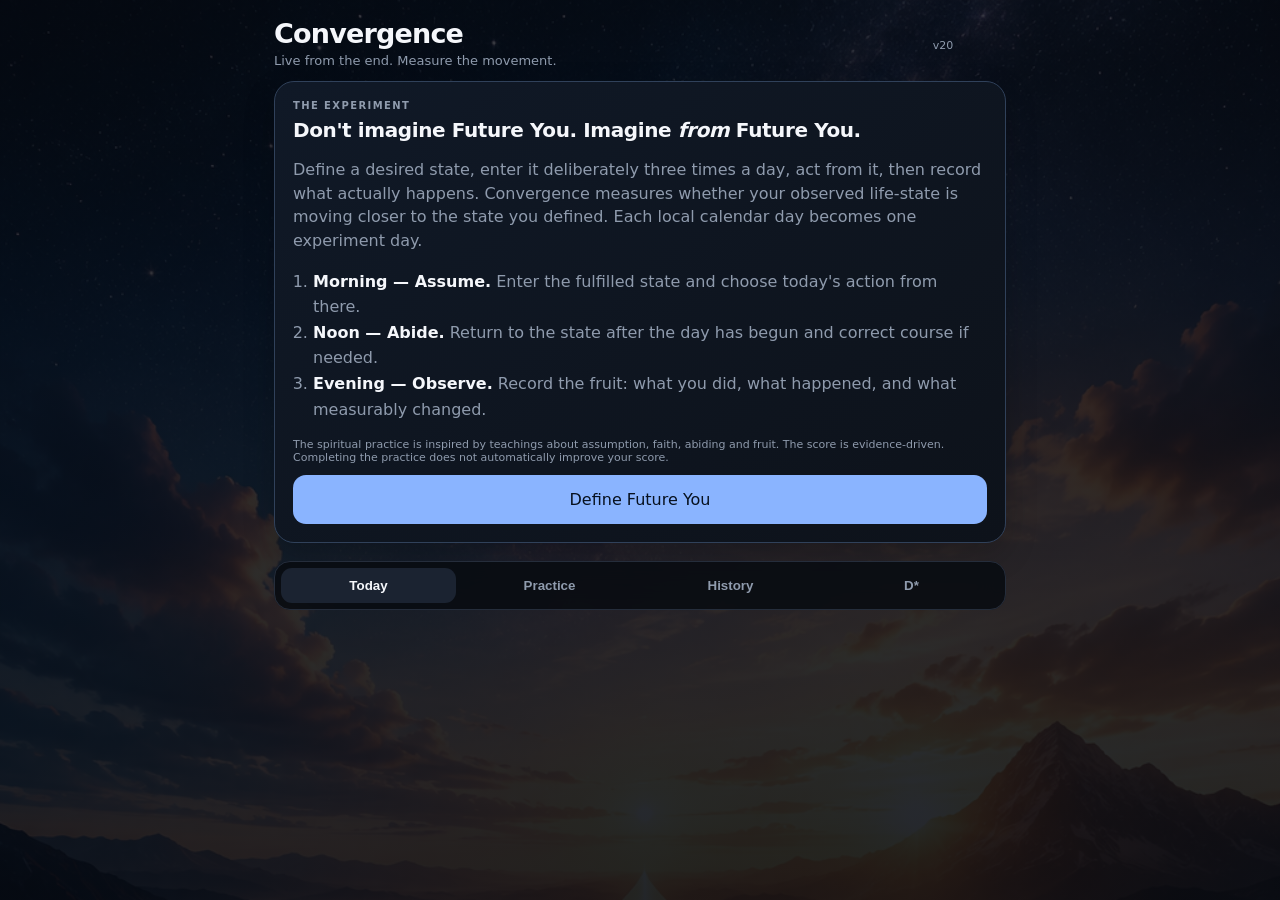
==== commit 07c5a4d4: "Deploy Convergence practice button fix v17" ====
--- a/convergence/index.html
+++ b/convergence/index.html
@@ -88,7 +88,7 @@
 </head>
 <body>
 <div class="app">
-  <div class="top"><div class="brand"><h1>Convergence</h1><p>Live from the end. Measure the movement.</p></div><div><span class="tiny" style="margin-right:6px">v19</span><span id="saved" class="saved">Saved ✓</span> <button id="installBtn" class="secondary" style="display:none">Install</button></div></div>
+  <div class="top"><div class="brand"><h1>Convergence</h1><p>Live from the end. Measure the movement.</p></div><div><span class="tiny" style="margin-right:6px">v20</span><span id="saved" class="saved">Saved ✓</span> <button id="installBtn" class="secondary" style="display:none">Install</button></div></div>
 
   <section id="home" class="pane active">
     <div id="orientationCard" class="card orientation" style="display:none">
@@ -193,18 +193,29 @@
 {name:'Body & Energy',weight:1,description:'How you feel, move, rest and care for your physical life.',future:''},
 {name:'Inner State',weight:1,description:'How you think, respond, believe and carry yourself.',future:''}
 ];
-const KEY='convergence.v6',V5='convergence.v5',V4='convergence.v4',V3='convergence.v3',V2='convergence.v2';
+const KEY='convergence.v7',V6='convergence.v6',V5='convergence.v5',V4='convergence.v4',V3='convergence.v3',V2='convergence.v2';
 const $=s=>document.querySelector(s),$$=s=>[...document.querySelectorAll(s)],copy=o=>JSON.parse(JSON.stringify(o));
 function localDateKey(d=new Date()){const y=d.getFullYear(),m=String(d.getMonth()+1).padStart(2,'0'),day=String(d.getDate()).padStart(2,'0');return `${y}-${m}-${day}`}
 const today=()=>localDateKey();
 let deferredInstallPrompt=null,timerId=null;
 window.addEventListener('beforeinstallprompt',e=>{e.preventDefault();deferredInstallPrompt=e;$('#installBtn').style.display='inline-block'});
-function defaultState(){return{version:6,description:'',futureNormal:'',avatar:'male',model:copy(MODEL),baseline:{},latest:{},morning:null,dayProtocol:{},history:[],branchStats:{},experimentStart:null}}
+function defaultState(){return{version:7,description:'',futureNormal:'',avatar:'male',model:copy(MODEL),baseline:{},latest:{},morning:null,dayProtocol:{},history:[],branchStats:{},experimentStart:null,dStarVersion:1,dStarHistory:[]}}
 function load(){
   let s=defaultState();
   try{
     const x=JSON.parse(localStorage.getItem(KEY));
-    if(x?.version===6)return{...s,...x,model:(x.model||copy(MODEL)).map((d,i)=>({...copy(MODEL[i]),...d})),baseline:x.baseline||{},latest:x.latest||{},dayProtocol:x.dayProtocol||{},futureNormal:x.futureNormal||'',experimentStart:x.experimentStart||null}
+    if(x?.version===7)return{...s,...x,model:(x.model||copy(MODEL)).map((d,i)=>({...copy(MODEL[i]),...d})),baseline:x.baseline||{},latest:x.latest||{},dayProtocol:x.dayProtocol||{},futureNormal:x.futureNormal||'',experimentStart:x.experimentStart||null}
+  }catch{}
+  try{
+    const old=JSON.parse(localStorage.getItem(V6));
+    if(old){
+      s={...s,...old,version:7};
+      s.model=(old.model||copy(MODEL)).map((d,i)=>({...copy(MODEL[i]),...d}));
+      s.baseline=old.baseline||{};s.latest=old.latest||{};s.dayProtocol=old.dayProtocol||{};
+      s.futureNormal=old.futureNormal||'';s.experimentStart=old.experimentStart||null;
+      s.dStarVersion=old.dStarVersion||1;s.dStarHistory=old.dStarHistory||[];
+      return s;
+    }
   }catch{}
   try{
     const old=JSON.parse(localStorage.getItem(V5));
@@ -232,6 +243,10 @@
 
 function dateOrdinal(key){if(!key)return null;const [y,m,d]=key.split('-').map(Number);return Date.UTC(y,m-1,d)/86400000}
 function experimentDayNumber(){if(!state.experimentStart)return 1;return Math.max(1,Math.floor(dateOrdinal(today())-dateOrdinal(state.experimentStart))+1)}
+function dStarSnapshot(){return{version:state.dStarVersion||1,effectiveDate:today(),experimentDay:experimentDayNumber(),description:state.description||'',futureNormal:state.futureNormal||'',avatar:state.avatar||'male',model:copy(state.model||MODEL)}}
+function dStarChanged(desc,normal,model){return(state.description||'')!==desc||(state.futureNormal||'')!==normal||JSON.stringify((state.model||[]).map(d=>d.future||''))!==JSON.stringify(model.map(d=>d.future||''))}
+function versionDStarIfNeeded(desc,normal,model){if(!state.experimentStart||!dStarChanged(desc,normal,model))return;if(!state.dStarHistory)state.dStarHistory=[];const snap=dStarSnapshot();if(!state.dStarHistory.some(v=>v.version===snap.version))state.dStarHistory.push(snap);state.dStarVersion=(state.dStarVersion||1)+1}
+
 function archivePreviousDay(){
   const p=state.dayProtocol;
   if(!p?.date||p.date===today())return;
@@ -252,7 +267,7 @@
       values:copy(state.latest||{}),
       convergence:c?.convergence,
       distance:c?.distance,
-      incomplete:!p.evening?.done
+      incomplete:!p.evening?.done,dStarVersion:state.dStarVersion||1
     });
     state.history.sort((a,b)=>(a.date||'').localeCompare(b.date||''));
   }
@@ -303,7 +318,12 @@
 if(phase==='evening')html=`<div class="stepcount">Evening · Observe</div><div class="prompt">Record the fruit.</div><p class="sub">Enter the state one final time, then come back to the facts. Record reality before interpreting it.</p><div class="timer" id="phaseTimer">30s</div><button class="secondary" id="startTimer">Start 30 seconds</button><div class="today-action"><span>Today’s final direction</span><strong>${esc(p.noon?.action||p.morning?.action||'')}</strong></div><label>Did you act on it?</label><div class="result-options" id="doneChoices"><button class="choice" data-value="Yes">Yes</button><button class="choice" data-value="Partly">Partly</button><button class="choice" data-value="No">No</button></div><label>What was the observable result?</label><div class="result-options" id="outcomeChoices"><button class="choice" data-value="Positive">Positive</button><button class="choice" data-value="Neutral">Neutral</button><button class="choice" data-value="Negative">Negative</button></div><label>What actually happened?</label><textarea id="result" placeholder="What happened in the real world? Revenue, response, work completed, family time protected, obstacle found, etc."></textarea><label>Revision — optional</label><textarea id="revision" placeholder="Is there one moment you would rehearse differently before tomorrow? This does not rewrite the historical record."></textarea><div class="evidence"><details><summary>Update measurable evidence</summary><p class="tiny">Only change what actually changed. This evidence—not practice completion—moves the Convergence score.</p><div id="metricInputs"></div></details></div><div class="actions"><button class="primary" id="saveEvening">Save observation</button></div>`;
 $('#practiceCard').innerHTML=html;const timer=$('#phaseTimer'),start=$('#startTimer');if(start)start.onclick=()=>guidedTimer(phase==='morning'?60:30,start,timer);if(phase==='morning')$('#saveMorning').onclick=()=>{const btn=$('#saveMorning'),action=$('#morningAction').value.trim();if(!action){alert('Choose one concrete action before continuing.');return}buttonWorking(btn,'Saving direction…');state.dayProtocol={date:today(),morning:{done:true,action,note:$('#morningNote').value.trim(),at:new Date().toISOString()}};state.morning={date:today(),action,vision:$('#morningNote').value.trim(),locked:true};save();buttonDone(btn,'Direction set ✓');setTimeout(()=>{renderAll();goHomeWithFeedback()},220)};if(phase==='noon'){let course='';$$('#courseChoices .choice').forEach(b=>b.onclick=()=>{course=b.dataset.value;$$('#courseChoices .choice').forEach(x=>x.classList.toggle('active',x===b))});$('#saveNoon').onclick=()=>{const btn=$('#saveNoon'),action=$('#noonAction').value.trim()||p.morning?.action;if(!course){alert('Choose Stay course, Adjust course, or Unsure.');return}buttonWorking(btn,'Saving course…');state.dayProtocol={...p,date:today(),noon:{done:true,course,action,at:new Date().toISOString()}};save();buttonDone(btn,'Course saved ✓');setTimeout(()=>{renderAll();goHomeWithFeedback()},220)}}if(phase==='evening'){renderMetricInputs();let done='',outcome='';$$('#doneChoices .choice').forEach(b=>b.onclick=()=>{done=b.dataset.value;$$('#doneChoices .choice').forEach(x=>x.classList.toggle('active',x===b))});$$('#outcomeChoices .choice').forEach(b=>b.onclick=()=>{outcome=b.dataset.value;$$('#outcomeChoices .choice').forEach(x=>x.classList.toggle('active',x===b))});$('#saveEvening').onclick=()=>{const btn=$('#saveEvening');if(!done||!outcome){alert('Record whether you acted and the observable result.');return}buttonWorking(btn,'Saving observation…');$$('.metricValue').forEach(x=>{if(x.value!=='')state.latest[x.dataset.id]=Math.max(0,Number(x.value)||0)});const c=calc(),pp=protocol(),entry={date:today(),action:pp.noon?.action||pp.morning?.action||'',morningAction:pp.morning?.action||'',noonCourse:pp.noon?.course||'',practiceCount:2,result:$('#result').value.trim(),revision:$('#revision').value.trim(),done,outcome,values:copy(state.latest),convergence:c.convergence,distance:c.distance};state.dayProtocol={...pp,date:today(),evening:{done:true,at:new Date().toISOString(),outcome}};entry.practiceCount=practiceCount(state.dayProtocol);const i=state.history.findIndex(h=>h.date===today()&&!h.legacyV2);i>=0?state.history[i]=entry:state.history.push(entry);state.history.sort((a,b)=>(a.date||'').localeCompare(b.date||''));save();buttonDone(btn,'Observation saved ✓');setTimeout(()=>{renderAll();goHomeWithFeedback()},260)}}}
 function renderMetricInputs(){let html='<p class="tiny">Only update a dimension if something actually changed today. Record what happened above first.</p>';state.model.forEach((d,i)=>{const v=state.latest[i]??state.baseline[i]??5;html+=`<div class="dim"><strong>${d.name}</strong><small style="display:block;color:var(--muted);margin-top:4px">${d.description}</small><div class="metric"><div>Where are you now?<small>0 = far from the state · 10 = living it</small></div><input class="metricValue" data-id="${i}" type="range" min="0" max="10" step="1" value="${v}" oninput="this.nextElementSibling.textContent=this.value+'/10'"><strong>${v}/10</strong></div></div>`});$('#metricInputs').innerHTML=html}
-function renderSetup(){renderAvatar();$('#futureDescription').value=state.description||'';$('#futureNormal').value=state.futureNormal||'';let futureHtml='';state.model.forEach((d,i)=>{futureHtml+=`<div class="dimension-prompt"><strong>${d.name}</strong><small style="display:block;color:var(--muted);line-height:1.4">${d.description}</small><label>What does this look like as Future You?</label><textarea class="futureDimension" data-i="${i}" placeholder="${d.name==='Provision'?'What is financially normal and secure?':d.name==='Relationships'?'How do the relationships that matter feel and function?':d.name==='Purpose'?'What meaningful work or contribution is normal?':d.name==='Body & Energy'?'How do you feel and live in your body?':'How do you think, believe and carry yourself?'}">${esc(d.future||'')}</textarea></div>`});$('#futureDimensionInputs').innerHTML=futureHtml;let baseHtml='';state.model.forEach((d,i)=>{const v=state.baseline[i]??5;baseHtml+=`<div class="distance-row"><div class="distance-head"><div><strong>${d.name}</strong><small>${esc(d.future||'Define this part of Future You in Step 1.')}</small></div><strong class="baselineLabel">${v===10?'Already true':v===0?'Far':v+'/10'}</strong></div><input class="baselineValue" data-i="${i}" type="range" min="0" max="10" step="1" value="${v}" oninput="this.parentElement.querySelector('.baselineLabel').textContent=this.value==10?'Already true':this.value==0?'Far':this.value+'/10'"><div class="distance-scale"><span>Far from this state</span><span>Already true</span></div></div>`});$('#baselineInputs').innerHTML=baseHtml}
+function renderSetup(){renderAvatar();$('#futureDescription').value=state.description||'';$('#futureNormal').value=state.futureNormal||'';let futureHtml='';state.model.forEach((d,i)=>{futureHtml+=`<div class="dimension-prompt"><strong>${d.name}</strong><small style="display:block;color:var(--muted);line-height:1.4">${d.description}</small><label>What does this look like as Future You?</label><textarea class="futureDimension" data-i="${i}" placeholder="${d.name==='Provision'?'What is financially normal and secure?':d.name==='Relationships'?'How do the relationships that matter feel and function?':d.name==='Purpose'?'What meaningful work or contribution is normal?':d.name==='Body & Energy'?'How do you feel and live in your body?':'How do you think, believe and carry yourself?'}">${esc(d.future||'')}</textarea></div>`});$('#futureDimensionInputs').innerHTML=futureHtml;let baseHtml='';state.model.forEach((d,i)=>{const v=state.baseline[i]??5;baseHtml+=`<div class="distance-row"><div class="distance-head"><div><strong>${d.name}</strong><small>${esc(d.future||'Define this part of Future You in Step 1.')}</small></div><strong class="baselineLabel">${v===10?'Already true':v===0?'Far':v+'/10'}</strong></div><input class="baselineValue" data-i="${i}" type="range" min="0" max="10" step="1" value="${v}" oninput="this.parentElement.querySelector('.baselineLabel').textContent=this.value==10?'Already true':this.value==0?'Far':this.value+'/10'"><div class="distance-scale"><span>Far from this state</span><span>Already true</span></div></div>`});$('#baselineInputs').innerHTML=baseHtml;
+if(state.experimentStart){
+  const cont=$('#continueBaseline'),saveBtn=$('#saveSetup');
+  if(cont)cont.textContent='Save Future You Changes';
+  if(saveBtn)saveBtn.textContent='Update Baseline';
+}}
 $$('.avatar-option').forEach(b=>b.onclick=()=>{state.avatar=b.dataset.avatar;save();renderAvatar()});
 function showSetupStep(step){
   const future=$('#futureStep'),baseline=$('#baselineStep');
@@ -315,16 +335,20 @@
   setTimeout(()=>active.scrollIntoView({behavior:'smooth',block:'start'}),40);
 }
 $('#continueBaseline').onclick=()=>{
-  const btn=$('#continueBaseline');
-  state.description=$('#futureDescription').value.trim();
-  state.futureNormal=$('#futureNormal').value.trim();
-  $$('.futureDimension').forEach(x=>state.model[+x.dataset.i].future=x.value.trim());
-  if(!state.description){alert('Describe what is true in the fulfilled state before establishing today.');return}
+  const btn=$('#continueBaseline'),desc=$('#futureDescription').value.trim(),normal=$('#futureNormal').value.trim(),nextModel=copy(state.model);
+  $$('.futureDimension').forEach(x=>nextModel[+x.dataset.i].future=x.value.trim());
+  if(!desc){alert('Describe what is true in the fulfilled state before continuing.');return}
   buttonWorking(btn,'Saving Future You…');
-  $('#futureFeedback').textContent='Future You saved ✓';
-  save();
-  renderSetup();
-  setTimeout(()=>{showSetupStep('baseline')},180);
+  const running=!!state.experimentStart;
+  versionDStarIfNeeded(desc,normal,nextModel);
+  state.description=desc;state.futureNormal=normal;state.model=nextModel;save();
+  if(running){
+    $('#futureFeedback').textContent='Future You updated · Day '+experimentDayNumber()+' preserved ✓';
+    buttonDone(btn,'Future You updated ✓');
+    setTimeout(()=>{showPane('home');renderHome();window.scrollTo({top:0,behavior:'smooth'})},300);
+  }else{
+    $('#futureFeedback').textContent='Future You saved ✓';renderSetup();setTimeout(()=>showSetupStep('baseline'),180);
+  }
 };
 $('#backToFuture').onclick=()=>showSetupStep('future');
 $('#saveSetup').onclick=()=>{
@@ -335,8 +359,11 @@
     state.baseline[x.dataset.i]=Number(x.value);
     state.latest[x.dataset.i]=Number(x.value);
   });
-  if(!state.experimentStart)state.experimentStart=today();
-  state.dayProtocol={date:today()};
+  if(!state.experimentStart){
+    state.experimentStart=today();
+    state.dayProtocol={date:today()};
+    state.dStarVersion=state.dStarVersion||1;
+  }
   save();
   $('#baselineFeedback').textContent='Baseline saved ✓ Starting your experiment…';
   buttonDone(btn,'Baseline saved ✓');
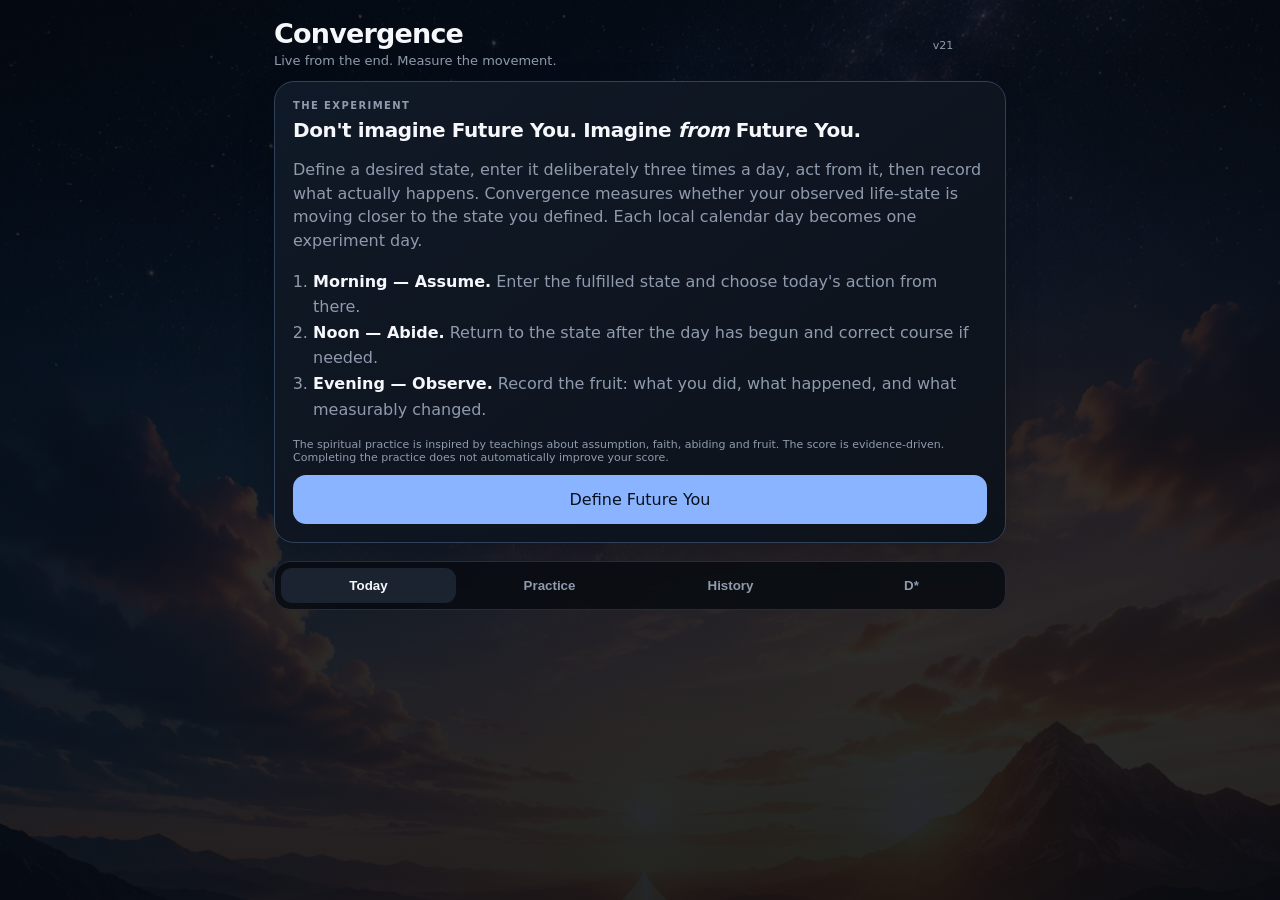
==== commit 65fa7636: "Deploy Convergence practice button fix v17" ====
--- a/convergence/index.html
+++ b/convergence/index.html
@@ -84,11 +84,16 @@
 @keyframes cardFlash{0%{box-shadow:0 0 0 rgba(138,180,255,0)}45%{box-shadow:0 0 0 3px rgba(138,180,255,.28)}100%{box-shadow:0 12px 32px rgba(0,0,0,.2)}}
 .action-feedback{margin-top:8px;min-height:16px;color:var(--good);font-size:12px;font-weight:800}
 
+
+.current-me-card{margin-top:16px;padding:14px;border:1px solid rgba(139,180,255,.28);border-radius:15px;background:rgba(12,18,29,.78)}
+.current-me-card .distance-row{background:rgba(255,255,255,.025)}
+.current-me-row label{color:var(--text);font-weight:700}
+
 </style>
 </head>
 <body>
 <div class="app">
-  <div class="top"><div class="brand"><h1>Convergence</h1><p>Live from the end. Measure the movement.</p></div><div><span class="tiny" style="margin-right:6px">v20</span><span id="saved" class="saved">Saved ✓</span> <button id="installBtn" class="secondary" style="display:none">Install</button></div></div>
+  <div class="top"><div class="brand"><h1>Convergence</h1><p>Live from the end. Measure the movement.</p></div><div><span class="tiny" style="margin-right:6px">v21</span><span id="saved" class="saved">Saved ✓</span> <button id="installBtn" class="secondary" style="display:none">Install</button></div></div>
 
   <section id="home" class="pane active">
     <div id="orientationCard" class="card orientation" style="display:none">
@@ -315,9 +320,17 @@
 function guidedTimer(seconds,button,display){clearInterval(timerId);let left=seconds;display.textContent=left+'s';button.disabled=true;button.textContent='Stay here…';display.classList.add('running');timerId=setInterval(()=>{left--;display.textContent=left+'s';if(left<=0){clearInterval(timerId);display.textContent='Ready';display.classList.remove('running');button.disabled=false;button.textContent='Continue'}},1000)}
 function renderPractice(force){const phase=force||nextPhase(),p=protocol();if(phase==='complete'){$('#practiceCard').innerHTML='<div class="stepcount">Today complete</div><div class="prompt">All three moments are complete.</div><p class="sub">Return tomorrow for a new Morning · Assume session.</p><div class="actions"><button class="secondary" id="practiceHomeBtn">Back to Today</button></div>';setTimeout(()=>{const b=$('#practiceHomeBtn');if(b)b.onclick=()=>showPane('home')},0);return}let html='';if(phase==='morning')html=`<div class="stepcount">Morning · Assume</div><div class="prompt">Enter the fulfilled state.</div><p class="sub">Close your eyes. Don’t watch Future You from the outside. Look through their eyes. For this exercise, your desired state is already normal.</p><div class="quote">What do you see? What no longer worries you? How do you carry yourself? What are you responsible for now?</div><div class="timer" id="phaseTimer">60s</div><button class="secondary" id="startTimer">Start 60 seconds</button><label>From this state, what do you do today?</label><textarea id="morningAction" placeholder="One concrete, observable action."></textarea><label>What stood out from the state?</label><textarea id="morningNote" placeholder="Optional. A sentence is enough."></textarea><div class="actions"><button class="primary" id="saveMorning">Set today’s direction</button></div>`;
 if(phase==='noon')html=`<div class="stepcount">Noon · Abide</div><div class="prompt">Return to the state.</div><p class="sub">The day has had time to pull you into old reactions. For 30 seconds, return to the perspective you assumed this morning.</p><div class="quote">If the fulfilled state were already true, how would you handle the rest of this day?</div><div class="timer" id="phaseTimer">30s</div><button class="secondary" id="startTimer">Start 30 seconds</button><label>Are you still acting from that state?</label><div class="result-options" id="courseChoices"><button class="choice" data-value="Stay">Stay course</button><button class="choice" data-value="Adjust">Adjust course</button><button class="choice" data-value="Unsure">Unsure</button></div><label>What does Future You do next?</label><textarea id="noonAction" placeholder="Keep the morning action, or write the correction.">${esc(p.morning?.action||'')}</textarea><div class="actions"><button class="primary" id="saveNoon">Set the afternoon direction</button></div>`;
-if(phase==='evening')html=`<div class="stepcount">Evening · Observe</div><div class="prompt">Record the fruit.</div><p class="sub">Enter the state one final time, then come back to the facts. Record reality before interpreting it.</p><div class="timer" id="phaseTimer">30s</div><button class="secondary" id="startTimer">Start 30 seconds</button><div class="today-action"><span>Today’s final direction</span><strong>${esc(p.noon?.action||p.morning?.action||'')}</strong></div><label>Did you act on it?</label><div class="result-options" id="doneChoices"><button class="choice" data-value="Yes">Yes</button><button class="choice" data-value="Partly">Partly</button><button class="choice" data-value="No">No</button></div><label>What was the observable result?</label><div class="result-options" id="outcomeChoices"><button class="choice" data-value="Positive">Positive</button><button class="choice" data-value="Neutral">Neutral</button><button class="choice" data-value="Negative">Negative</button></div><label>What actually happened?</label><textarea id="result" placeholder="What happened in the real world? Revenue, response, work completed, family time protected, obstacle found, etc."></textarea><label>Revision — optional</label><textarea id="revision" placeholder="Is there one moment you would rehearse differently before tomorrow? This does not rewrite the historical record."></textarea><div class="evidence"><details><summary>Update measurable evidence</summary><p class="tiny">Only change what actually changed. This evidence—not practice completion—moves the Convergence score.</p><div id="metricInputs"></div></details></div><div class="actions"><button class="primary" id="saveEvening">Save observation</button></div>`;
-$('#practiceCard').innerHTML=html;const timer=$('#phaseTimer'),start=$('#startTimer');if(start)start.onclick=()=>guidedTimer(phase==='morning'?60:30,start,timer);if(phase==='morning')$('#saveMorning').onclick=()=>{const btn=$('#saveMorning'),action=$('#morningAction').value.trim();if(!action){alert('Choose one concrete action before continuing.');return}buttonWorking(btn,'Saving direction…');state.dayProtocol={date:today(),morning:{done:true,action,note:$('#morningNote').value.trim(),at:new Date().toISOString()}};state.morning={date:today(),action,vision:$('#morningNote').value.trim(),locked:true};save();buttonDone(btn,'Direction set ✓');setTimeout(()=>{renderAll();goHomeWithFeedback()},220)};if(phase==='noon'){let course='';$$('#courseChoices .choice').forEach(b=>b.onclick=()=>{course=b.dataset.value;$$('#courseChoices .choice').forEach(x=>x.classList.toggle('active',x===b))});$('#saveNoon').onclick=()=>{const btn=$('#saveNoon'),action=$('#noonAction').value.trim()||p.morning?.action;if(!course){alert('Choose Stay course, Adjust course, or Unsure.');return}buttonWorking(btn,'Saving course…');state.dayProtocol={...p,date:today(),noon:{done:true,course,action,at:new Date().toISOString()}};save();buttonDone(btn,'Course saved ✓');setTimeout(()=>{renderAll();goHomeWithFeedback()},220)}}if(phase==='evening'){renderMetricInputs();let done='',outcome='';$$('#doneChoices .choice').forEach(b=>b.onclick=()=>{done=b.dataset.value;$$('#doneChoices .choice').forEach(x=>x.classList.toggle('active',x===b))});$$('#outcomeChoices .choice').forEach(b=>b.onclick=()=>{outcome=b.dataset.value;$$('#outcomeChoices .choice').forEach(x=>x.classList.toggle('active',x===b))});$('#saveEvening').onclick=()=>{const btn=$('#saveEvening');if(!done||!outcome){alert('Record whether you acted and the observable result.');return}buttonWorking(btn,'Saving observation…');$$('.metricValue').forEach(x=>{if(x.value!=='')state.latest[x.dataset.id]=Math.max(0,Number(x.value)||0)});const c=calc(),pp=protocol(),entry={date:today(),action:pp.noon?.action||pp.morning?.action||'',morningAction:pp.morning?.action||'',noonCourse:pp.noon?.course||'',practiceCount:2,result:$('#result').value.trim(),revision:$('#revision').value.trim(),done,outcome,values:copy(state.latest),convergence:c.convergence,distance:c.distance};state.dayProtocol={...pp,date:today(),evening:{done:true,at:new Date().toISOString(),outcome}};entry.practiceCount=practiceCount(state.dayProtocol);const i=state.history.findIndex(h=>h.date===today()&&!h.legacyV2);i>=0?state.history[i]=entry:state.history.push(entry);state.history.sort((a,b)=>(a.date||'').localeCompare(b.date||''));save();buttonDone(btn,'Observation saved ✓');setTimeout(()=>{renderAll();goHomeWithFeedback()},260)}}}
-function renderMetricInputs(){let html='<p class="tiny">Only update a dimension if something actually changed today. Record what happened above first.</p>';state.model.forEach((d,i)=>{const v=state.latest[i]??state.baseline[i]??5;html+=`<div class="dim"><strong>${d.name}</strong><small style="display:block;color:var(--muted);margin-top:4px">${d.description}</small><div class="metric"><div>Where are you now?<small>0 = far from the state · 10 = living it</small></div><input class="metricValue" data-id="${i}" type="range" min="0" max="10" step="1" value="${v}" oninput="this.nextElementSibling.textContent=this.value+'/10'"><strong>${v}/10</strong></div></div>`});$('#metricInputs').innerHTML=html}
+if(phase==='evening')html=`<div class="stepcount">Evening · Observe</div><div class="prompt">Record the fruit.</div><p class="sub">Enter the state one final time, then come back to the facts. Record reality before interpreting it.</p><div class="timer" id="phaseTimer">30s</div><button class="secondary" id="startTimer">Start 30 seconds</button><div class="today-action"><span>Today’s final direction</span><strong>${esc(p.noon?.action||p.morning?.action||'')}</strong></div><label>Did you act on it?</label><div class="result-options" id="doneChoices"><button class="choice" data-value="Yes">Yes</button><button class="choice" data-value="Partly">Partly</button><button class="choice" data-value="No">No</button></div><label>What was the observable result?</label><div class="result-options" id="outcomeChoices"><button class="choice" data-value="Positive">Positive</button><button class="choice" data-value="Neutral">Neutral</button><button class="choice" data-value="Negative">Negative</button></div><label>What actually happened?</label><textarea id="result" placeholder="What happened in the real world? Revenue, response, work completed, family time protected, obstacle found, etc."></textarea><label>Revision — optional</label><textarea id="revision" placeholder="Is there one moment you would rehearse differently before tomorrow? This does not rewrite the historical record."></textarea><div class="current-me-card"><div class="stepcount">Current Me · Daily measurement</div><div class="prompt" style="font-size:20px">How much of Future You is actually true now?</div><p class="sub">Use the same five dimensions you established at baseline. These sliders are Dₜ — your measured Current Me today. Moving them changes the Convergence calculation; completing the practice does not.</p><div id="metricInputs"></div></div><div class="actions"><button class="primary" id="saveEvening">Save Current Me & observation</button></div>`;
+$('#practiceCard').innerHTML=html;const timer=$('#phaseTimer'),start=$('#startTimer');if(start)start.onclick=()=>guidedTimer(phase==='morning'?60:30,start,timer);if(phase==='morning')$('#saveMorning').onclick=()=>{const btn=$('#saveMorning'),action=$('#morningAction').value.trim();if(!action){alert('Choose one concrete action before continuing.');return}buttonWorking(btn,'Saving direction…');state.dayProtocol={date:today(),morning:{done:true,action,note:$('#morningNote').value.trim(),at:new Date().toISOString()}};state.morning={date:today(),action,vision:$('#morningNote').value.trim(),locked:true};save();buttonDone(btn,'Direction set ✓');setTimeout(()=>{renderAll();goHomeWithFeedback()},220)};if(phase==='noon'){let course='';$$('#courseChoices .choice').forEach(b=>b.onclick=()=>{course=b.dataset.value;$$('#courseChoices .choice').forEach(x=>x.classList.toggle('active',x===b))});$('#saveNoon').onclick=()=>{const btn=$('#saveNoon'),action=$('#noonAction').value.trim()||p.morning?.action;if(!course){alert('Choose Stay course, Adjust course, or Unsure.');return}buttonWorking(btn,'Saving course…');state.dayProtocol={...p,date:today(),noon:{done:true,course,action,at:new Date().toISOString()}};save();buttonDone(btn,'Course saved ✓');setTimeout(()=>{renderAll();goHomeWithFeedback()},220)}}if(phase==='evening'){renderMetricInputs();let done='',outcome='';$$('#doneChoices .choice').forEach(b=>b.onclick=()=>{done=b.dataset.value;$$('#doneChoices .choice').forEach(x=>x.classList.toggle('active',x===b))});$$('#outcomeChoices .choice').forEach(b=>b.onclick=()=>{outcome=b.dataset.value;$$('#outcomeChoices .choice').forEach(x=>x.classList.toggle('active',x===b))});$('#saveEvening').onclick=()=>{const btn=$('#saveEvening');if(!done||!outcome){alert('Record whether you acted and the observable result.');return}buttonWorking(btn,'Saving observation…');$$('.metricValue').forEach(x=>{if(x.value!=='')state.latest[x.dataset.id]=Math.max(0,Number(x.value)||0)});const c=calc(),pp=protocol(),entry={date:today(),action:pp.noon?.action||pp.morning?.action||'',morningAction:pp.morning?.action||'',noonCourse:pp.noon?.course||'',practiceCount:2,result:$('#result').value.trim(),revision:$('#revision').value.trim(),done,outcome,values:copy(state.latest),convergence:c.convergence,distance:c.distance,dStarVersion:state.dStarVersion||1};state.dayProtocol={...pp,date:today(),evening:{done:true,at:new Date().toISOString(),outcome}};entry.practiceCount=practiceCount(state.dayProtocol);const i=state.history.findIndex(h=>h.date===today()&&!h.legacyV2);i>=0?state.history[i]=entry:state.history.push(entry);state.history.sort((a,b)=>(a.date||'').localeCompare(b.date||''));save();buttonDone(btn,'Observation saved ✓');setTimeout(()=>{renderAll();goHomeWithFeedback()},260)}}}
+function renderMetricInputs(){
+  let html='<p class="tiny">Compare today with the Future You definition you wrote before the experiment. Do not score effort; score how true the defined state actually is now.</p>';
+  state.model.forEach((d,i)=>{
+    const v=state.latest[i]??state.baseline[i]??5;
+    const label=v===10?'Already true':v===0?'Far':v+'/10';
+    html+=`<div class="distance-row current-me-row"><div class="distance-head"><div><strong>${d.name}</strong><small>${esc(d.future||d.description)}</small></div><strong class="currentMeLabel">${label}</strong></div><label style="margin-top:10px">How much of this is actually true now?</label><input class="metricValue" data-id="${i}" type="range" min="0" max="10" step="1" value="${v}" oninput="this.parentElement.querySelector('.currentMeLabel').textContent=this.value==10?'Already true':this.value==0?'Far':this.value+'/10'"><div class="distance-scale"><span>Far from this state</span><span>Already true</span></div></div>`;
+  });
+  $('#metricInputs').innerHTML=html;
+}
 function renderSetup(){renderAvatar();$('#futureDescription').value=state.description||'';$('#futureNormal').value=state.futureNormal||'';let futureHtml='';state.model.forEach((d,i)=>{futureHtml+=`<div class="dimension-prompt"><strong>${d.name}</strong><small style="display:block;color:var(--muted);line-height:1.4">${d.description}</small><label>What does this look like as Future You?</label><textarea class="futureDimension" data-i="${i}" placeholder="${d.name==='Provision'?'What is financially normal and secure?':d.name==='Relationships'?'How do the relationships that matter feel and function?':d.name==='Purpose'?'What meaningful work or contribution is normal?':d.name==='Body & Energy'?'How do you feel and live in your body?':'How do you think, believe and carry yourself?'}">${esc(d.future||'')}</textarea></div>`});$('#futureDimensionInputs').innerHTML=futureHtml;let baseHtml='';state.model.forEach((d,i)=>{const v=state.baseline[i]??5;baseHtml+=`<div class="distance-row"><div class="distance-head"><div><strong>${d.name}</strong><small>${esc(d.future||'Define this part of Future You in Step 1.')}</small></div><strong class="baselineLabel">${v===10?'Already true':v===0?'Far':v+'/10'}</strong></div><input class="baselineValue" data-i="${i}" type="range" min="0" max="10" step="1" value="${v}" oninput="this.parentElement.querySelector('.baselineLabel').textContent=this.value==10?'Already true':this.value==0?'Far':this.value+'/10'"><div class="distance-scale"><span>Far from this state</span><span>Already true</span></div></div>`});$('#baselineInputs').innerHTML=baseHtml;
 if(state.experimentStart){
   const cont=$('#continueBaseline'),saveBtn=$('#saveSetup');
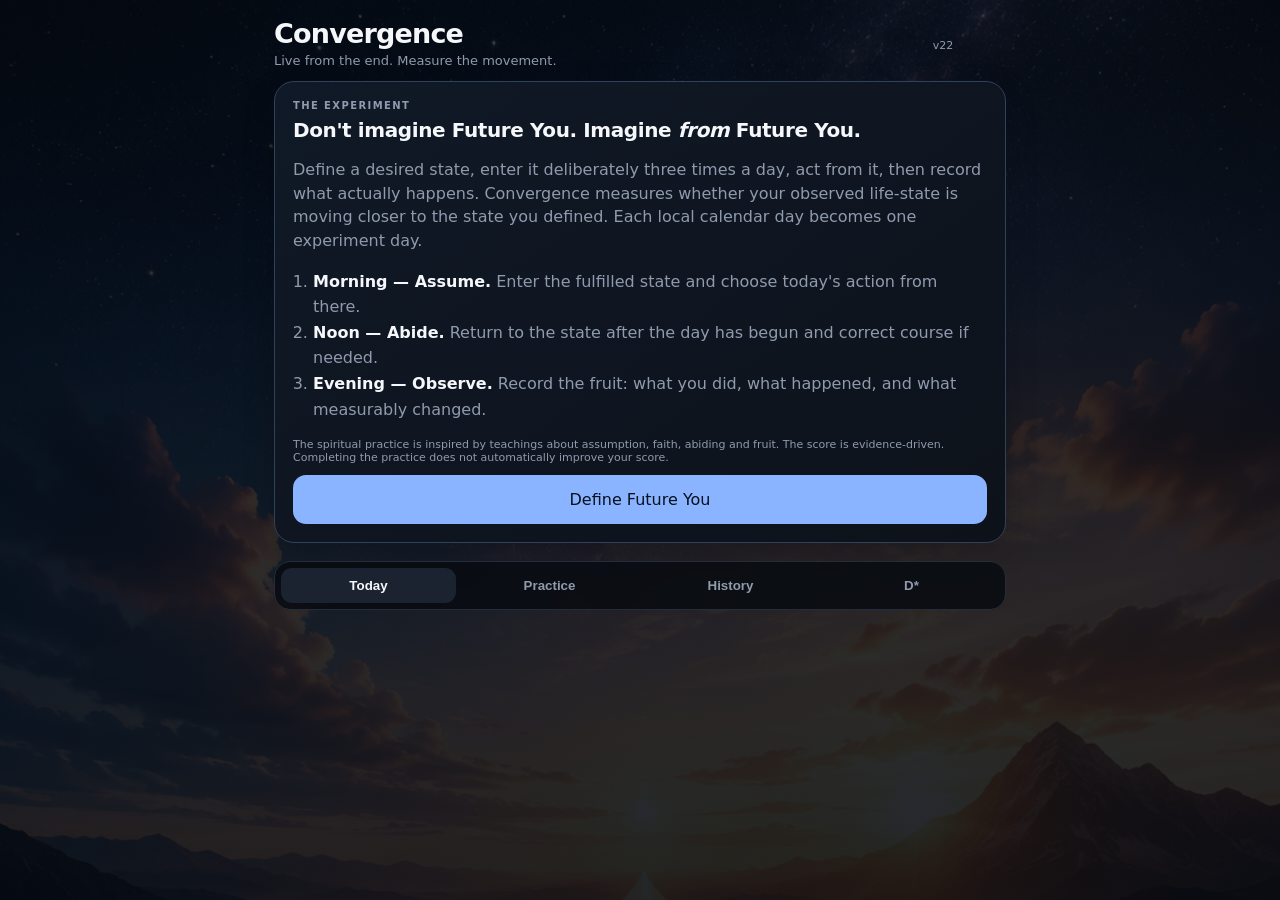
==== commit 20167061: "Deploy Convergence practice button fix v17" ====
--- a/convergence/index.html
+++ b/convergence/index.html
@@ -89,11 +89,18 @@
 .current-me-card .distance-row{background:rgba(255,255,255,.025)}
 .current-me-row label{color:var(--text);font-weight:700}
 
+
+.phase-btn:disabled{cursor:default}
+.phase-btn.done:disabled{opacity:1}
+.phase-btn.done:disabled:active{transform:none}
+.phase-btn.locked-phase{opacity:.45;filter:saturate(.6)}
+.phase-btn.locked-phase strong{color:var(--muted)}
+
 </style>
 </head>
 <body>
 <div class="app">
-  <div class="top"><div class="brand"><h1>Convergence</h1><p>Live from the end. Measure the movement.</p></div><div><span class="tiny" style="margin-right:6px">v21</span><span id="saved" class="saved">Saved ✓</span> <button id="installBtn" class="secondary" style="display:none">Install</button></div></div>
+  <div class="top"><div class="brand"><h1>Convergence</h1><p>Live from the end. Measure the movement.</p></div><div><span class="tiny" style="margin-right:6px">v22</span><span id="saved" class="saved">Saved ✓</span> <button id="installBtn" class="secondary" style="display:none">Install</button></div></div>
 
   <section id="home" class="pane active">
     <div id="orientationCard" class="card orientation" style="display:none">
@@ -297,8 +304,17 @@
 function nextPhase(){const p=protocol();if(!p.morning?.done)return'morning';if(!p.noon?.done)return'noon';if(!p.evening?.done)return'evening';return'complete'}
 function showPane(id,practicePhase){$$('.pane').forEach(p=>p.classList.toggle('active',p.id===id));$$('.nav button').forEach(b=>b.classList.toggle('active',b.dataset.pane===id));if(id==='practice')renderPractice(practicePhase);if(id==='history')renderHistory();if(id==='setup'){renderSetup();showSetupStep('future')}}
 $$('.nav button').forEach(b=>b.onclick=()=>{showPane(b.dataset.pane);window.scrollTo({top:0,behavior:'smooth'});flashCard($('#'+b.dataset.pane)?.querySelector('.card'))});
-function setStatus(id,done,current){const el=$(id);el.classList.toggle('done',done);el.classList.toggle('current',current)}
-function renderHome(){const configured=!!state.description.trim()&&Object.keys(state.baseline||{}).length===state.model.length;$('#orientationCard').style.display=configured?'none':'block';$('#todayCard').style.display=configured?'block':'none';if(!configured)return;const p=protocol(),phase=nextPhase(),count=practiceCount(p),hasEvidence=Object.keys(state.latest).length>0,c=calc(),pct=hasEvidence?c.convergence*100:null;$('#convergence').textContent=pct===null?'—':pct.toFixed(0)+'%';if($('#distanceValue'))$('#distanceValue').textContent=pct===null?'—':c.distance.toFixed(1);if($('#practiceScore'))$('#practiceScore').textContent=count+' / 3';const left=pct===null?10:Math.max(10,Math.min(84,10+pct*.74));$('#currentPerson').style.left=left+'%';const hist=scoredHistory();let delta=null;if(hist.length>1){delta=(hist.at(-1).convergence-hist.at(-2).convergence)*100;if($('#trajectory')){$('#trajectory').textContent=delta>.2?'Closer ↑':delta<-.2?'Farther ↓':'Flat →';$('#trajectory').className=delta>.2?'good':delta<-.2?'bad':'warn'}}else{if($('#trajectory')){$('#trajectory').textContent='No trend';$('#trajectory').className=''}}$('#weeklyDelta').textContent=delta===null?'':`${delta>=0?'+':''}${delta.toFixed(1)}% since last observation`;$('#weeklyDelta').className='visual-delta '+(delta>0?'good':delta<0?'bad':'warn');$('#visualMessage').textContent=pct===null?'Set your starting point to place You Now':pct>=90?'Very close to the state you defined':pct>=70?'Your measured state is getting closer':pct>=45?'You are moving through the gap':'The gap is still substantial';setStatus('#morningStatus',!!p.morning?.done,phase==='morning');setStatus('#noonStatus',!!p.noon?.done,phase==='noon');setStatus('#eveningStatus',!!p.evening?.done,phase==='evening');let title,copyText,btn;if(phase==='morning'){title='Morning · Assume';copyText='Enter the fulfilled state. Imagine from Future You, then choose today’s action from there.';btn='Begin Morning · Assume'}else if(phase==='noon'){title='Noon · Abide';copyText='Return to the state after the day has begun. Stay the course or correct it.';btn='Begin Noon · Abide'}else if(phase==='evening'){title='Evening · Observe';copyText='Return once more, then record the fruit: what you did, what happened and what changed.';btn='Begin Evening · Observe'}else{title='Today is complete';copyText='You completed all three moments. Your practice and your measured result are stored separately.';btn='View Today’s Observation'}$('#heroTitle').textContent=title;$('#heroCopy').textContent=copyText;const dayNum=experimentDayNumber();$('#phaseLabel').textContent=phase==='complete'?`DAY ${dayNum} · COMPLETE`:`DAY ${dayNum} · `+(phase==='morning'?'ASSUME':phase==='noon'?'ABIDE':'OBSERVE');const mainAction=$('#mainAction');
+function setStatus(id,done,current,locked=false){
+  const el=$(id);
+  el.classList.toggle('done',done);
+  el.classList.toggle('current',current);
+  el.classList.toggle('locked-phase',locked);
+  el.disabled=!!done||!!locked;
+  el.setAttribute('aria-disabled',(done||locked)?'true':'false');
+}
+function renderHome(){const configured=!!state.description.trim()&&Object.keys(state.baseline||{}).length===state.model.length;$('#orientationCard').style.display=configured?'none':'block';$('#todayCard').style.display=configured?'block':'none';if(!configured)return;const p=protocol(),phase=nextPhase(),count=practiceCount(p),hasEvidence=Object.keys(state.latest).length>0,c=calc(),pct=hasEvidence?c.convergence*100:null;$('#convergence').textContent=pct===null?'—':pct.toFixed(0)+'%';if($('#distanceValue'))$('#distanceValue').textContent=pct===null?'—':c.distance.toFixed(1);if($('#practiceScore'))$('#practiceScore').textContent=count+' / 3';const left=pct===null?10:Math.max(10,Math.min(84,10+pct*.74));$('#currentPerson').style.left=left+'%';const hist=scoredHistory();let delta=null;if(hist.length>1){delta=(hist.at(-1).convergence-hist.at(-2).convergence)*100;if($('#trajectory')){$('#trajectory').textContent=delta>.2?'Closer ↑':delta<-.2?'Farther ↓':'Flat →';$('#trajectory').className=delta>.2?'good':delta<-.2?'bad':'warn'}}else{if($('#trajectory')){$('#trajectory').textContent='No trend';$('#trajectory').className=''}}$('#weeklyDelta').textContent=delta===null?'':`${delta>=0?'+':''}${delta.toFixed(1)}% since last observation`;$('#weeklyDelta').className='visual-delta '+(delta>0?'good':delta<0?'bad':'warn');$('#visualMessage').textContent=pct===null?'Set your starting point to place You Now':pct>=90?'Very close to the state you defined':pct>=70?'Your measured state is getting closer':pct>=45?'You are moving through the gap':'The gap is still substantial';setStatus('#morningStatus',!!p.morning?.done,phase==='morning',false);
+setStatus('#noonStatus',!!p.noon?.done,phase==='noon',!p.morning?.done);
+setStatus('#eveningStatus',!!p.evening?.done,phase==='evening',!p.noon?.done);let title,copyText,btn;if(phase==='morning'){title='Morning · Assume';copyText='Enter the fulfilled state. Imagine from Future You, then choose today’s action from there.';btn='Begin Morning · Assume'}else if(phase==='noon'){title='Noon · Abide';copyText='Return to the state after the day has begun. Stay the course or correct it.';btn='Begin Noon · Abide'}else if(phase==='evening'){title='Evening · Observe';copyText='Return once more, then record the fruit: what you did, what happened and what changed.';btn='Begin Evening · Observe'}else{title='Today is complete';copyText='You completed all three moments. Your practice and your measured result are stored separately.';btn='View Today’s Observation'}$('#heroTitle').textContent=title;$('#heroCopy').textContent=copyText;const dayNum=experimentDayNumber();$('#phaseLabel').textContent=phase==='complete'?`DAY ${dayNum} · COMPLETE`:`DAY ${dayNum} · `+(phase==='morning'?'ASSUME':phase==='noon'?'ABIDE':'OBSERVE');const mainAction=$('#mainAction');
 mainAction.textContent=btn;
 mainAction.disabled=false;
 mainAction.classList.remove('is-working','is-done');
@@ -318,7 +334,7 @@
   },100);
 };const act=p.noon?.action||p.morning?.action;$('#todayAction').innerHTML=act?`<div class="today-action"><span>Today’s action</span><strong>${esc(act)}</strong></div>`:''}
 function guidedTimer(seconds,button,display){clearInterval(timerId);let left=seconds;display.textContent=left+'s';button.disabled=true;button.textContent='Stay here…';display.classList.add('running');timerId=setInterval(()=>{left--;display.textContent=left+'s';if(left<=0){clearInterval(timerId);display.textContent='Ready';display.classList.remove('running');button.disabled=false;button.textContent='Continue'}},1000)}
-function renderPractice(force){const phase=force||nextPhase(),p=protocol();if(phase==='complete'){$('#practiceCard').innerHTML='<div class="stepcount">Today complete</div><div class="prompt">All three moments are complete.</div><p class="sub">Return tomorrow for a new Morning · Assume session.</p><div class="actions"><button class="secondary" id="practiceHomeBtn">Back to Today</button></div>';setTimeout(()=>{const b=$('#practiceHomeBtn');if(b)b.onclick=()=>showPane('home')},0);return}let html='';if(phase==='morning')html=`<div class="stepcount">Morning · Assume</div><div class="prompt">Enter the fulfilled state.</div><p class="sub">Close your eyes. Don’t watch Future You from the outside. Look through their eyes. For this exercise, your desired state is already normal.</p><div class="quote">What do you see? What no longer worries you? How do you carry yourself? What are you responsible for now?</div><div class="timer" id="phaseTimer">60s</div><button class="secondary" id="startTimer">Start 60 seconds</button><label>From this state, what do you do today?</label><textarea id="morningAction" placeholder="One concrete, observable action."></textarea><label>What stood out from the state?</label><textarea id="morningNote" placeholder="Optional. A sentence is enough."></textarea><div class="actions"><button class="primary" id="saveMorning">Set today’s direction</button></div>`;
+function renderPractice(force){const p=protocol();const requested=force||nextPhase();if((requested==='morning'&&p.morning?.done)||(requested==='noon'&&p.noon?.done)||(requested==='evening'&&p.evening?.done)){showPane('home');return}const phase=requested;if(phase==='complete'){$('#practiceCard').innerHTML='<div class="stepcount">Today complete</div><div class="prompt">All three moments are complete.</div><p class="sub">Return tomorrow for a new Morning · Assume session.</p><div class="actions"><button class="secondary" id="practiceHomeBtn">Back to Today</button></div>';setTimeout(()=>{const b=$('#practiceHomeBtn');if(b)b.onclick=()=>showPane('home')},0);return}let html='';if(phase==='morning')html=`<div class="stepcount">Morning · Assume</div><div class="prompt">Enter the fulfilled state.</div><p class="sub">Close your eyes. Don’t watch Future You from the outside. Look through their eyes. For this exercise, your desired state is already normal.</p><div class="quote">What do you see? What no longer worries you? How do you carry yourself? What are you responsible for now?</div><div class="timer" id="phaseTimer">60s</div><button class="secondary" id="startTimer">Start 60 seconds</button><label>From this state, what do you do today?</label><textarea id="morningAction" placeholder="One concrete, observable action."></textarea><label>What stood out from the state?</label><textarea id="morningNote" placeholder="Optional. A sentence is enough."></textarea><div class="actions"><button class="primary" id="saveMorning">Set today’s direction</button></div>`;
 if(phase==='noon')html=`<div class="stepcount">Noon · Abide</div><div class="prompt">Return to the state.</div><p class="sub">The day has had time to pull you into old reactions. For 30 seconds, return to the perspective you assumed this morning.</p><div class="quote">If the fulfilled state were already true, how would you handle the rest of this day?</div><div class="timer" id="phaseTimer">30s</div><button class="secondary" id="startTimer">Start 30 seconds</button><label>Are you still acting from that state?</label><div class="result-options" id="courseChoices"><button class="choice" data-value="Stay">Stay course</button><button class="choice" data-value="Adjust">Adjust course</button><button class="choice" data-value="Unsure">Unsure</button></div><label>What does Future You do next?</label><textarea id="noonAction" placeholder="Keep the morning action, or write the correction.">${esc(p.morning?.action||'')}</textarea><div class="actions"><button class="primary" id="saveNoon">Set the afternoon direction</button></div>`;
 if(phase==='evening')html=`<div class="stepcount">Evening · Observe</div><div class="prompt">Record the fruit.</div><p class="sub">Enter the state one final time, then come back to the facts. Record reality before interpreting it.</p><div class="timer" id="phaseTimer">30s</div><button class="secondary" id="startTimer">Start 30 seconds</button><div class="today-action"><span>Today’s final direction</span><strong>${esc(p.noon?.action||p.morning?.action||'')}</strong></div><label>Did you act on it?</label><div class="result-options" id="doneChoices"><button class="choice" data-value="Yes">Yes</button><button class="choice" data-value="Partly">Partly</button><button class="choice" data-value="No">No</button></div><label>What was the observable result?</label><div class="result-options" id="outcomeChoices"><button class="choice" data-value="Positive">Positive</button><button class="choice" data-value="Neutral">Neutral</button><button class="choice" data-value="Negative">Negative</button></div><label>What actually happened?</label><textarea id="result" placeholder="What happened in the real world? Revenue, response, work completed, family time protected, obstacle found, etc."></textarea><label>Revision — optional</label><textarea id="revision" placeholder="Is there one moment you would rehearse differently before tomorrow? This does not rewrite the historical record."></textarea><div class="current-me-card"><div class="stepcount">Current Me · Daily measurement</div><div class="prompt" style="font-size:20px">How much of Future You is actually true now?</div><p class="sub">Use the same five dimensions you established at baseline. These sliders are Dₜ — your measured Current Me today. Moving them changes the Convergence calculation; completing the practice does not.</p><div id="metricInputs"></div></div><div class="actions"><button class="primary" id="saveEvening">Save Current Me & observation</button></div>`;
 $('#practiceCard').innerHTML=html;const timer=$('#phaseTimer'),start=$('#startTimer');if(start)start.onclick=()=>guidedTimer(phase==='morning'?60:30,start,timer);if(phase==='morning')$('#saveMorning').onclick=()=>{const btn=$('#saveMorning'),action=$('#morningAction').value.trim();if(!action){alert('Choose one concrete action before continuing.');return}buttonWorking(btn,'Saving direction…');state.dayProtocol={date:today(),morning:{done:true,action,note:$('#morningNote').value.trim(),at:new Date().toISOString()}};state.morning={date:today(),action,vision:$('#morningNote').value.trim(),locked:true};save();buttonDone(btn,'Direction set ✓');setTimeout(()=>{renderAll();goHomeWithFeedback()},220)};if(phase==='noon'){let course='';$$('#courseChoices .choice').forEach(b=>b.onclick=()=>{course=b.dataset.value;$$('#courseChoices .choice').forEach(x=>x.classList.toggle('active',x===b))});$('#saveNoon').onclick=()=>{const btn=$('#saveNoon'),action=$('#noonAction').value.trim()||p.morning?.action;if(!course){alert('Choose Stay course, Adjust course, or Unsure.');return}buttonWorking(btn,'Saving course…');state.dayProtocol={...p,date:today(),noon:{done:true,course,action,at:new Date().toISOString()}};save();buttonDone(btn,'Course saved ✓');setTimeout(()=>{renderAll();goHomeWithFeedback()},220)}}if(phase==='evening'){renderMetricInputs();let done='',outcome='';$$('#doneChoices .choice').forEach(b=>b.onclick=()=>{done=b.dataset.value;$$('#doneChoices .choice').forEach(x=>x.classList.toggle('active',x===b))});$$('#outcomeChoices .choice').forEach(b=>b.onclick=()=>{outcome=b.dataset.value;$$('#outcomeChoices .choice').forEach(x=>x.classList.toggle('active',x===b))});$('#saveEvening').onclick=()=>{const btn=$('#saveEvening');if(!done||!outcome){alert('Record whether you acted and the observable result.');return}buttonWorking(btn,'Saving observation…');$$('.metricValue').forEach(x=>{if(x.value!=='')state.latest[x.dataset.id]=Math.max(0,Number(x.value)||0)});const c=calc(),pp=protocol(),entry={date:today(),action:pp.noon?.action||pp.morning?.action||'',morningAction:pp.morning?.action||'',noonCourse:pp.noon?.course||'',practiceCount:2,result:$('#result').value.trim(),revision:$('#revision').value.trim(),done,outcome,values:copy(state.latest),convergence:c.convergence,distance:c.distance,dStarVersion:state.dStarVersion||1};state.dayProtocol={...pp,date:today(),evening:{done:true,at:new Date().toISOString(),outcome}};entry.practiceCount=practiceCount(state.dayProtocol);const i=state.history.findIndex(h=>h.date===today()&&!h.legacyV2);i>=0?state.history[i]=entry:state.history.push(entry);state.history.sort((a,b)=>(a.date||'').localeCompare(b.date||''));save();buttonDone(btn,'Observation saved ✓');setTimeout(()=>{renderAll();goHomeWithFeedback()},260)}}}
@@ -383,7 +399,21 @@
   setTimeout(goHomeWithFeedback,320);
 };
 $('#defineFutureBtn').onclick=()=>showPane('setup');
-$('#morningStatus').onclick=()=>{showPane('practice');renderPractice('morning')};$('#noonStatus').onclick=()=>{showPane('practice');renderPractice('noon')};$('#eveningStatus').onclick=()=>{showPane('practice');renderPractice('evening')};
+$('#morningStatus').onclick=()=>{
+  const p=protocol();
+  if(p.morning?.done)return;
+  showPane('practice','morning');
+};
+$('#noonStatus').onclick=()=>{
+  const p=protocol();
+  if(p.noon?.done||!p.morning?.done)return;
+  showPane('practice','noon');
+};
+$('#eveningStatus').onclick=()=>{
+  const p=protocol();
+  if(p.evening?.done||!p.noon?.done)return;
+  showPane('practice','evening');
+};
 function renderHistory(){const hist=state.history.slice().reverse();$('#historyList').innerHTML=hist.length?hist.map(h=>`<div class="hist"><div class="hist-head"><strong>${esc(h.date||'')}</strong><span class="signal ${h.outcome==='Positive'?'good':h.outcome==='Negative'?'bad':'warn'}">${esc(h.incomplete?'Incomplete':(h.outcome||(h.legacyV2||h.legacyV3?'Legacy':'—')))}</span></div><div style="margin-top:6px">${esc(h.action||'Observation')}</div><p>${esc(h.result||'')}</p>${Number.isFinite(h.convergence)?`<p>Convergence ${(h.convergence*100).toFixed(1)}% · Practice ${h.practiceCount??'—'}/3</p>`:''}${h.revision?`<p>Revision: ${esc(h.revision)}</p>`:''}</div>`).join(''):'<div class="sub">No observations yet.</div>';drawChart(scoredHistory())}
 function drawChart(hist){const c=$('#chart'),ctx=c.getContext('2d'),w=c.width,h=c.height;ctx.clearRect(0,0,w,h);ctx.strokeStyle='#293241';ctx.lineWidth=1;for(let y=25;y<h;y+=35){ctx.beginPath();ctx.moveTo(0,y);ctx.lineTo(w,y);ctx.stroke()}if(hist.length<2)return;ctx.strokeStyle='#8ab4ff';ctx.lineWidth=3;ctx.beginPath();hist.forEach((e,i)=>{const x=20+i*(w-40)/(hist.length-1),y=15+(1-e.convergence)*(h-30);i?ctx.lineTo(x,y):ctx.moveTo(x,y)});ctx.stroke()}
 $('#installBtn').onclick=async()=>{if(deferredInstallPrompt){deferredInstallPrompt.prompt();await deferredInstallPrompt.userChoice;deferredInstallPrompt=null;$('#installBtn').style.display='none'}};
